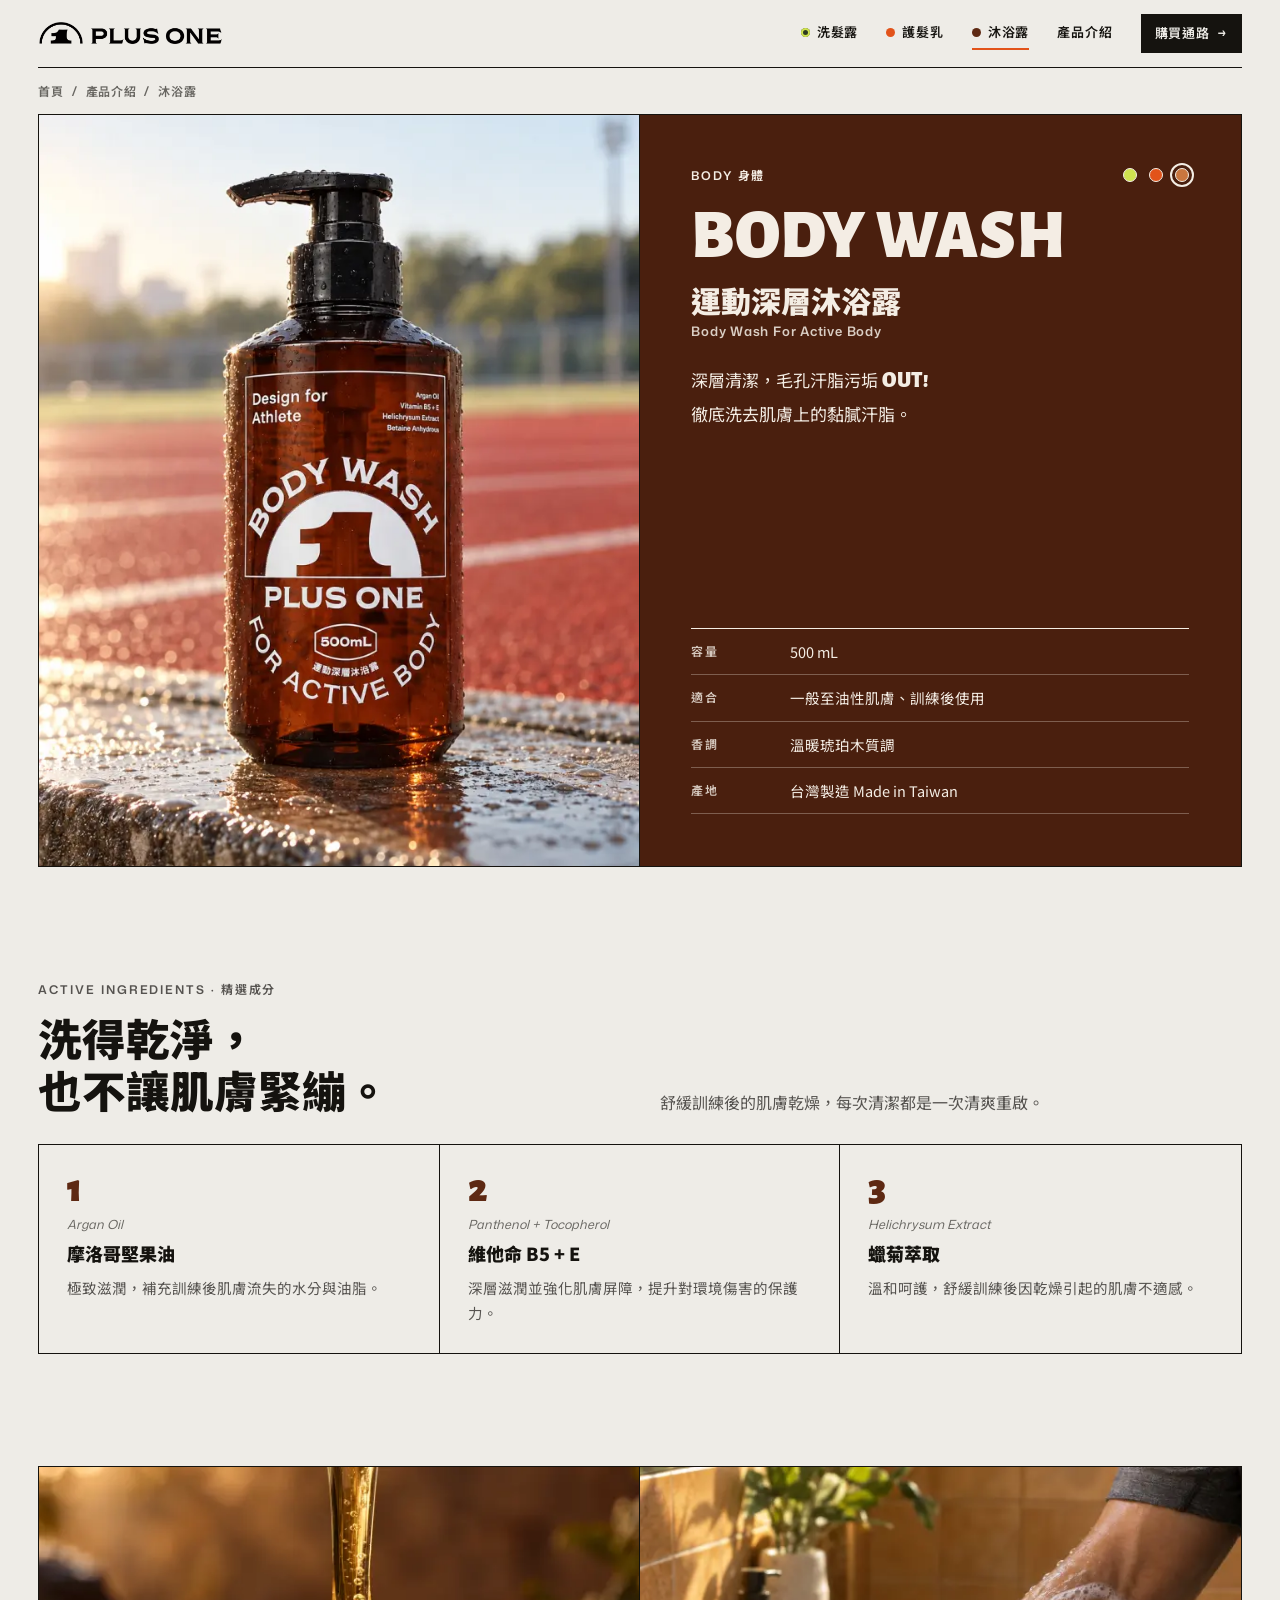
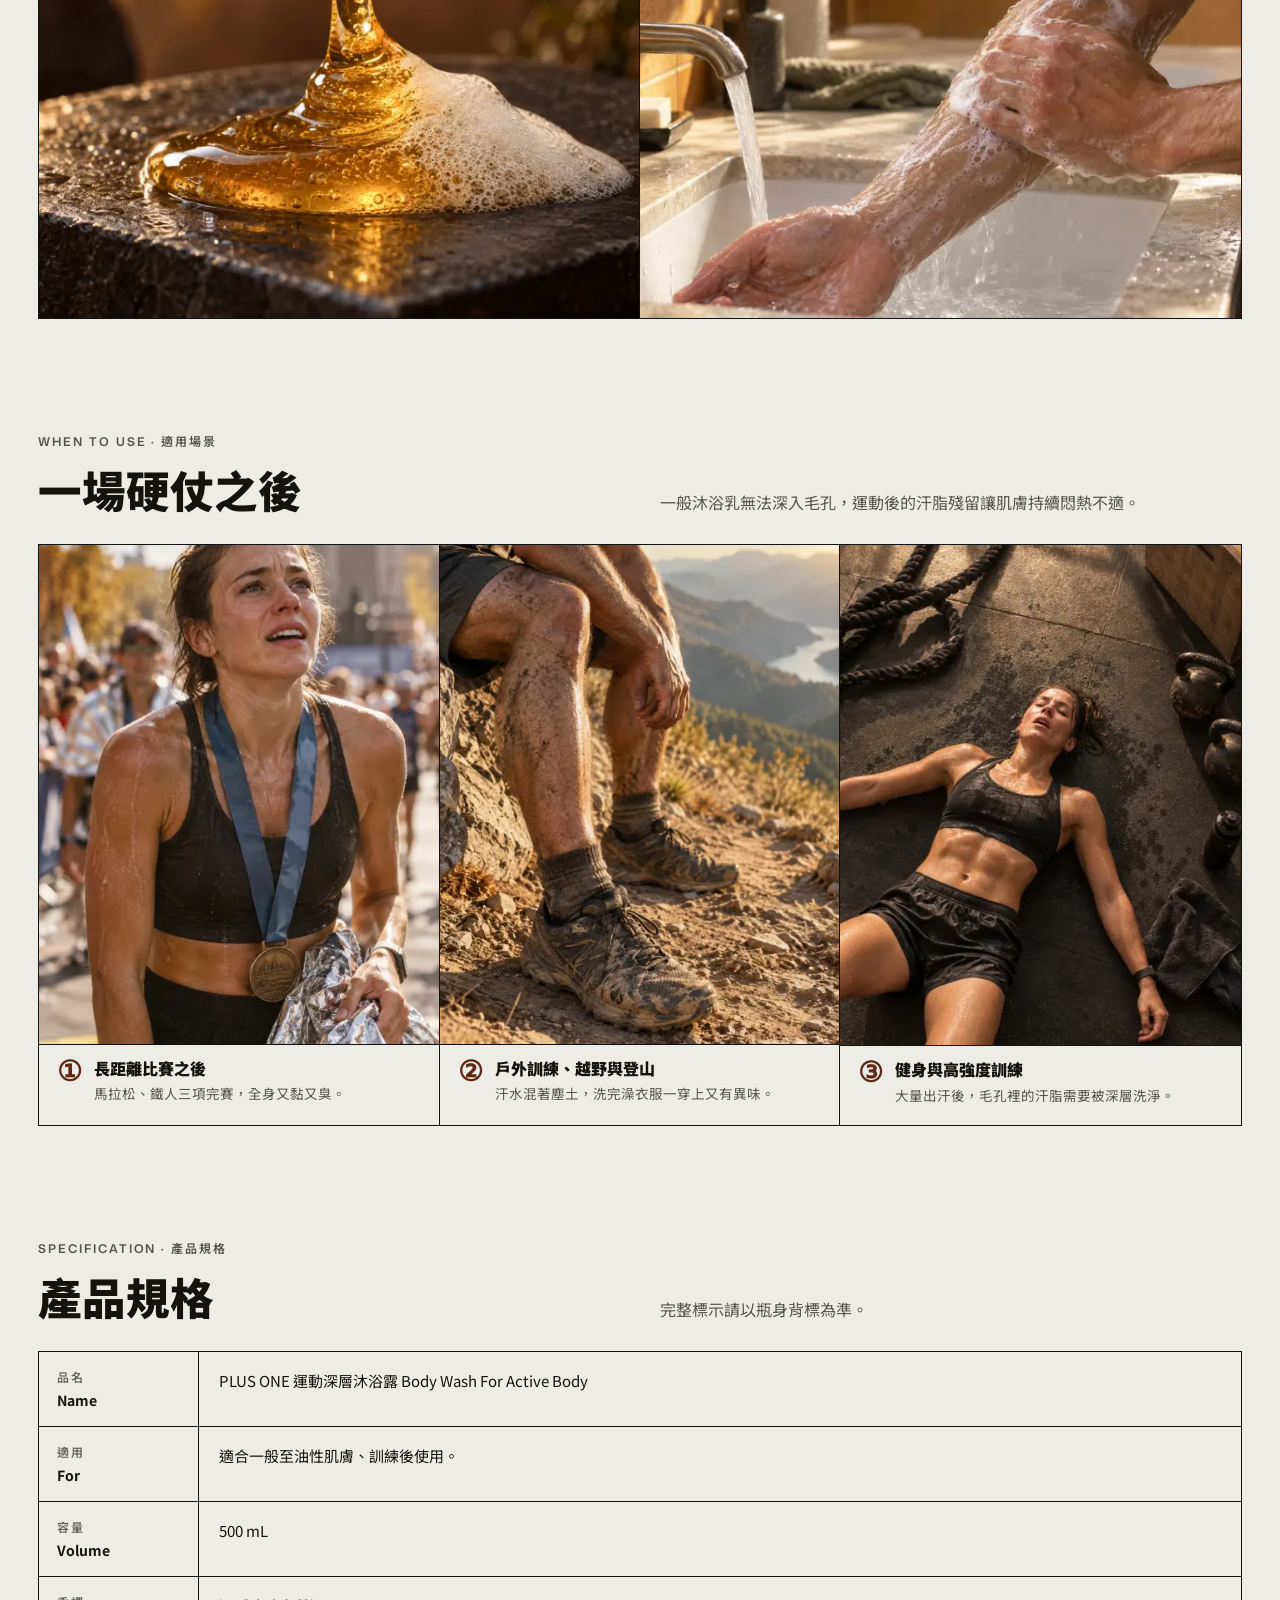
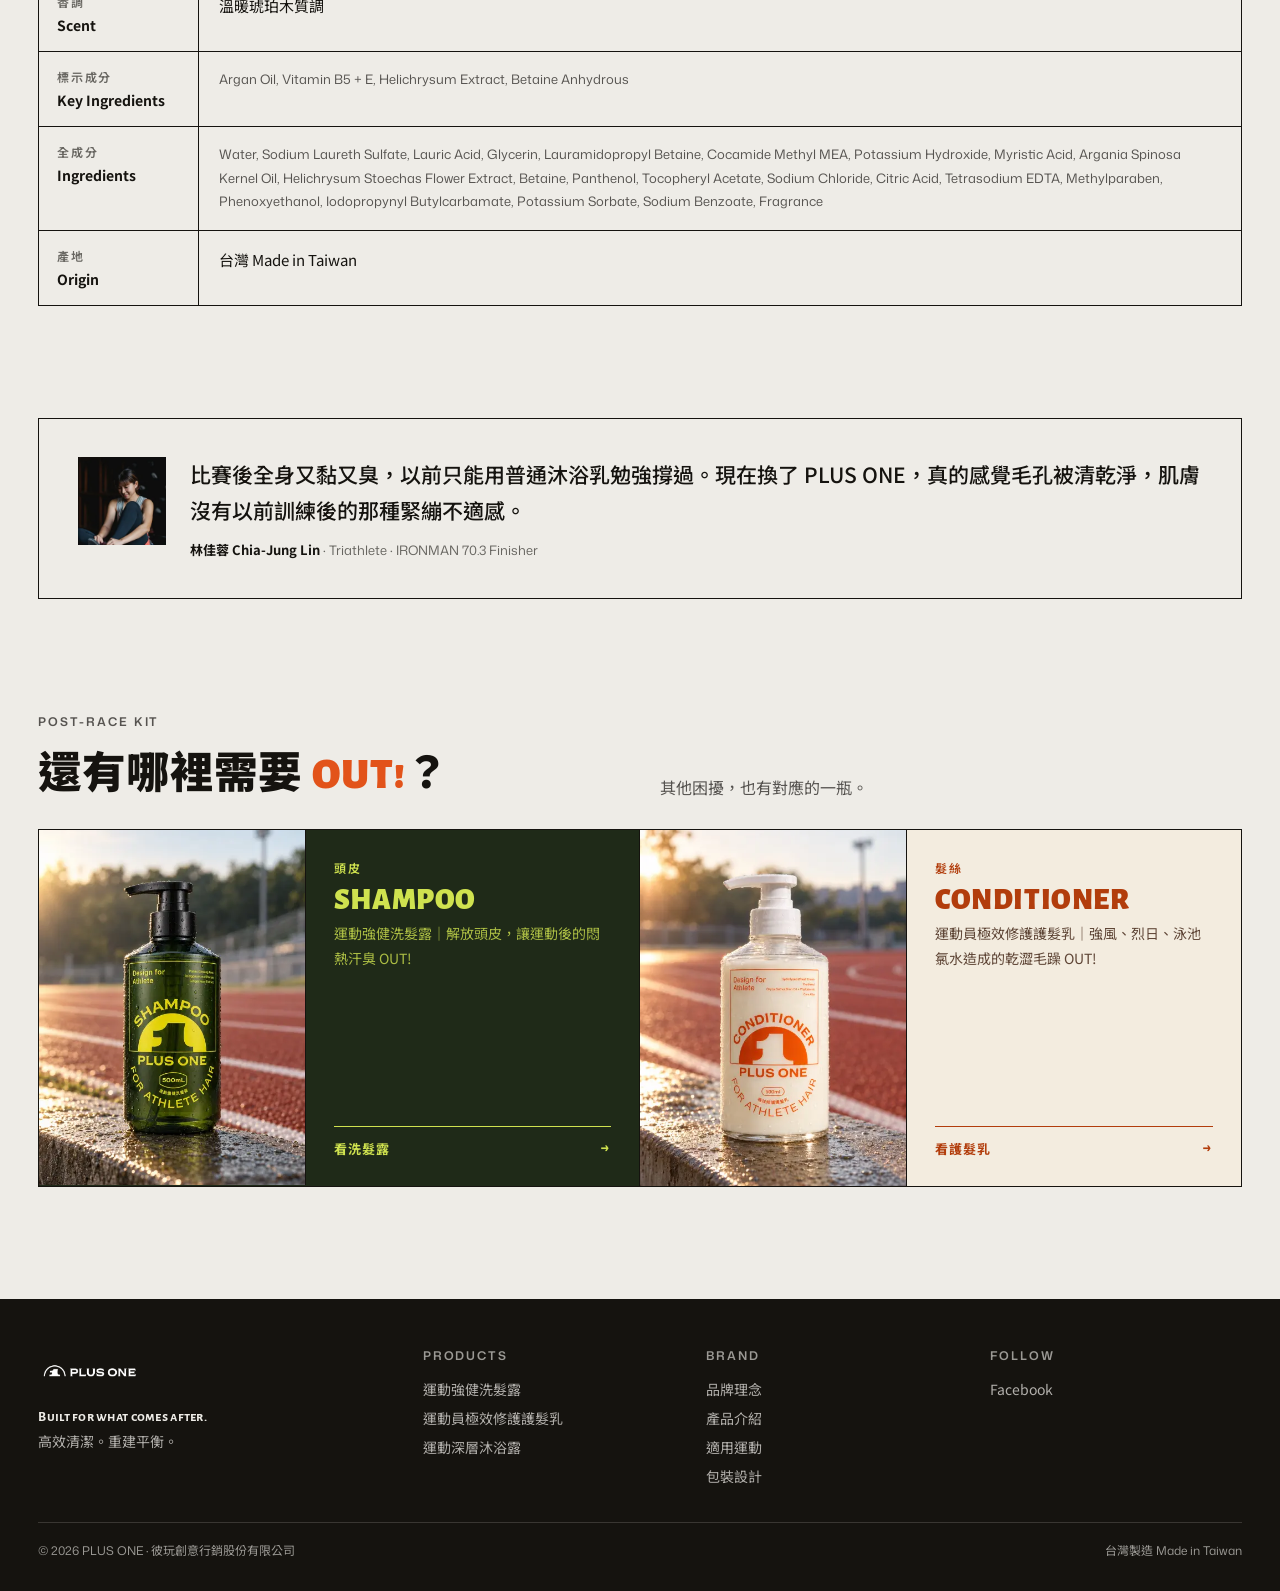
==== body-wash.html @ 9a6467ec "Turn closing block into a where-to-buy section and add nav CTA Co-Authored-By: Claude Opus 5.5 <nore" ====
<!doctype html>
<html lang="zh-Hant-TW">
<head>
<meta charset="utf-8">
<meta name="robots" content="noindex, nofollow">
<meta name="viewport" content="width=device-width, initial-scale=1">
<title>運動深層沐浴露 | PLUS ONE</title>
<meta name="description" content="PLUS ONE 運動深層沐浴露，徹底洗去肌膚上的黏膩汗脂。摩洛哥堅果油、維他命 B5 + E 與蠟菊萃取，深層清潔，毛孔汗脂污垢 OUT!。溫暖琥珀木質調，500 mL，台灣製造。">
<link rel="canonical" href="https://plusoneforathlete.com/body-wash.html">
<meta property="og:type" content="product">
<meta property="og:site_name" content="PLUS ONE">
<meta property="og:locale" content="zh_TW">
<meta property="og:url" content="https://plusoneforathlete.com/body-wash.html">
<meta property="og:title" content="運動深層沐浴露 | PLUS ONE">
<meta property="og:description" content="深層清潔，毛孔汗脂污垢 OUT! 適合一般至油性肌膚、訓練後使用。">
<meta property="og:image" content="https://plusoneforathlete.com/assets/photos/share-PK-BW.jpg">
<meta name="twitter:card" content="summary_large_image">
<link rel="icon" type="image/png" sizes="32x32" href="assets/Favicon/favicon-32x32.png">
<link rel="apple-touch-icon" sizes="180x180" href="assets/Favicon/favicon-180x180.png">
<link rel="stylesheet" href="css/site.css?v=20261015a">
<script type="application/ld+json">
{
  "@context":"https://schema.org",
  "@type":"Product",
  "name":"PLUS ONE 運動深層沐浴露",
  "alternateName":"Body Wash For Active Body",
  "brand":{"@type":"Brand","name":"PLUS ONE"},
  "description":"徹底洗去肌膚上的黏膩汗脂。適合一般至油性肌膚、訓練後使用。",
  "size":"500 mL",
  "countryOfOrigin":"TW",
  "url":"https://plusoneforathlete.com/body-wash.html",
  "offers":{"@type":"Offer","url":"https://www.runbase.tw/products/plusone-bodywash","price":"480","priceCurrency":"TWD"}
}
</script>
</head>
<body class="t-bw">
<a class="skip" href="#main">跳到主要內容</a>

<header class="nav">
  <div class="nav-in">
    <a class="logo" href="index.html" aria-label="PLUS ONE 首頁"><img src="assets/Logo_H_trim.png" alt="PLUS ONE" width="184" height="24"></a>
    <button class="menu-btn" type="button" aria-expanded="false" aria-controls="menu" aria-label="開啟選單"><span></span><span></span><span></span></button>
    <nav id="menu" class="menu" aria-label="主選單">
      <a href="shampoo.html"><i class="dot sh"></i>洗髮露</a>
      <a href="conditioner.html"><i class="dot co"></i>護髮乳</a>
      <a href="body-wash.html" aria-current="page"><i class="dot bw"></i>沐浴露</a>
      <a href="index.html#system">產品介紹</a>
      <a class="nav-cta" href="index.html#buy">購買通路 <span class="arr">→</span></a>
    </nav>
  </div>
</header>

<main id="main" class="wrap">
  <p class="crumb"><a href="index.html">首頁</a><span>/</span><a href="index.html#system">產品介紹</a><span>/</span><span>沐浴露</span></p>

  <section class="p-hero" aria-labelledby="p-title">
    <div class="ph has-img on-bw" data-shot="PK-BW"><img src="assets/photos/PK-BW.webp" srcset="assets/photos/PK-BW-w480.webp 480w, assets/photos/PK-BW-w720.webp 720w, assets/photos/PK-BW.webp 1024w" sizes="(max-width:860px) 55vw, 48vw" alt="沐浴露主圖" width="1024" height="1536" fetchpriority="high" decoding="async"></div>
    <div class="tx">
      <div class="stepline"><span>Body 身體</span>
        <span class="nums"><a class="d-sh" href="shampoo.html" aria-label="洗髮露"></a><a class="d-co" href="conditioner.html" aria-label="護髮乳"></a><span class="d-bw" aria-current="page" aria-label="目前這一瓶：沐浴露"></span></span></div>
      <div>
        <p class="en-name">BODY WASH</p>
        <h1 id="p-title" style="margin-top:14px">運動深層沐浴露</h1>
        <p class="sub">Body Wash For Active Body</p>
      </div>
      <p class="claim">深層清潔，毛孔汗脂污垢 <span class="out">OUT!</span><br>徹底洗去肌膚上的黏膩汗脂。</p>
      <dl class="facts">
        <div><dt>容量</dt><dd>500 mL</dd></div>
        <div><dt>適合</dt><dd>一般至油性肌膚、訓練後使用</dd></div>
        <div><dt>香調</dt><dd>溫暖琥珀木質調</dd></div>
        <div><dt>產地</dt><dd>台灣製造 Made in Taiwan</dd></div>
      </dl>
    </div>
  </section>

  <section class="sec" aria-labelledby="ing-title">
    <div class="sec-head">
      <div><p class="k">Active Ingredients · 精選成分</p><h2 id="ing-title">洗得乾淨，<br>也不讓肌膚緊繃。</h2></div>
      <p>舒緩訓練後的肌膚乾燥，每次清潔都是一次清爽重啟。</p>
    </div>
    <ol class="ingr" style="--n:3">
      <li><span class="no">1</span><i>Argan Oil</i><h3>摩洛哥堅果油</h3><p>極致滋潤，補充訓練後肌膚流失的水分與油脂。</p></li>
      <li><span class="no">2</span><i>Panthenol + Tocopherol</i><h3>維他命 B5 + E</h3><p>深層滋潤並強化肌膚屏障，提升對環境傷害的保護力。</p></li>
      <li><span class="no">3</span><i>Helichrysum Extract</i><h3>蠟菊萃取</h3><p>溫和呵護，舒緩訓練後因乾燥引起的肌膚不適感。</p></li>
    </ol>
  </section>

  <section class="sec" aria-label="質地與使用">
    <div class="duo on-bw">
      <div class="ph has-img" data-shot="BW-T"><img src="assets/photos/BW-T.webp" srcset="assets/photos/BW-T-w480.webp 480w, assets/photos/BW-T-w720.webp 720w, assets/photos/BW-T-w1000.webp 1000w, assets/photos/BW-T.webp 1400w" sizes="(max-width:860px) 55vw, 48vw" alt="琥珀色液體與泡沫特寫" width="1400" height="934" loading="lazy" decoding="async"></div>
      <div class="ph has-img" data-shot="BW-U"><img src="assets/photos/BW-U.webp" srcset="assets/photos/BW-U-w480.webp 480w, assets/photos/BW-U-w720.webp 720w, assets/photos/BW-U-w1000.webp 1000w, assets/photos/BW-U.webp 1400w" sizes="(max-width:860px) 55vw, 48vw" alt="淋浴中沖洗肩背" width="1400" height="934" loading="lazy" decoding="async"></div>
    </div>
  </section>

  <section class="sec" aria-labelledby="scene-title">
    <div class="sec-head">
      <div><p class="k">When to Use · 適用場景</p><h2 id="scene-title">一場硬仗之後</h2></div>
      <p>一般沐浴乳無法深入毛孔，運動後的汗脂殘留讓肌膚持續悶熱不適。</p>
    </div>
    <ul class="scenes">
      <li><div class="ph has-img" data-shot="BW-S1"><img src="assets/photos/BW-S1.webp" srcset="assets/photos/BW-S1-w480.webp 480w, assets/photos/BW-S1-w720.webp 720w, assets/photos/BW-S1.webp 1024w" sizes="(max-width:860px) 55vw, 32vw" alt="完賽後滿身汗水與鹽漬" width="1024" height="1536" loading="lazy" decoding="async"></div><div class="tx"><span>①</span><h3>長距離比賽之後</h3><p>馬拉松、鐵人三項完賽，全身又黏又臭。</p></div></li>
      <li><div class="ph has-img" data-shot="BW-S2"><img src="assets/photos/BW-S2.webp" srcset="assets/photos/BW-S2-w480.webp 480w, assets/photos/BW-S2-w720.webp 720w, assets/photos/BW-S2.webp 1024w" sizes="(max-width:860px) 55vw, 32vw" alt="戶外訓練後的塵土與汗水" width="1024" height="1536" loading="lazy" decoding="async"></div><div class="tx"><span>②</span><h3>戶外訓練、越野與登山</h3><p>汗水混著塵土，洗完澡衣服一穿上又有異味。</p></div></li>
      <li><div class="ph has-img" data-shot="BW-S3"><img src="assets/photos/BW-S3.webp" srcset="assets/photos/BW-S3-w480.webp 480w, assets/photos/BW-S3-w720.webp 720w, assets/photos/BW-S3.webp 1024w" sizes="(max-width:860px) 55vw, 32vw" alt="健身房高強度訓練後" width="1024" height="1536" loading="lazy" decoding="async"></div><div class="tx"><span>③</span><h3>健身與高強度訓練</h3><p>大量出汗後，毛孔裡的汗脂需要被深層洗淨。</p></div></li>
    </ul>
  </section>

  <section class="sec" aria-labelledby="spec-title">
    <div class="sec-head">
      <div><p class="k">Specification · 產品規格</p><h2 id="spec-title">產品規格</h2></div>
      <p>完整標示請以瓶身背標為準。</p>
    </div>
    <dl class="rows">
      <div><dt>品名<b>Name</b></dt><dd>PLUS ONE 運動深層沐浴露 Body Wash For Active Body</dd></div>
      <div><dt>適用<b>For</b></dt><dd>適合一般至油性肌膚、訓練後使用。</dd></div>
      <div><dt>容量<b>Volume</b></dt><dd>500 mL</dd></div>
      <div><dt>香調<b>Scent</b></dt><dd>溫暖琥珀木質調</dd></div>
      <div><dt>標示成分<b>Key Ingredients</b></dt><dd class="inci">Argan Oil, Vitamin B5 + E, Helichrysum Extract, Betaine Anhydrous</dd></div>
      <div><dt>全成分<b>Ingredients</b></dt><dd class="inci">Water, Sodium Laureth Sulfate, Lauric Acid, Glycerin, Lauramidopropyl Betaine, Cocamide Methyl MEA, Potassium Hydroxide, Myristic Acid, Argania Spinosa Kernel Oil, Helichrysum Stoechas Flower Extract, Betaine, Panthenol, Tocopheryl Acetate, Sodium Chloride, Citric Acid, Tetrasodium EDTA, Methylparaben, Phenoxyethanol, Iodopropynyl Butylcarbamate, Potassium Sorbate, Sodium Benzoate, Fragrance</dd></div>
      <div><dt>產地<b>Origin</b></dt><dd>台灣 Made in Taiwan</dd></div>
    </dl>
  </section>

  <section class="sec" aria-label="選手評價">
    <figure class="quote">
      <div class="ph has-img" data-shot="RV-02"><img src="assets/photos/RV-02.webp" alt="林佳蓉" width="240" height="240" loading="lazy" decoding="async"></div>
      <div>
        <blockquote>比賽後全身又黏又臭，以前只能用普通沐浴乳勉強撐過。現在換了 PLUS ONE，真的感覺毛孔被清乾淨，肌膚沒有以前訓練後的那種緊繃不適感。</blockquote>
        <cite><b>林佳蓉 Chia-Jung Lin</b> · Triathlete · IRONMAN 70.3 Finisher</cite>
      </div>
    </figure>
  </section>

  <section class="sec" aria-labelledby="pair-title">
    <div class="sec-head">
      <div><p class="k">Post-Race Kit</p><h2 id="pair-title">還有哪裡需要 <span class="out" style="color:var(--co-fg)">OUT!</span>？</h2></div>
      <p>其他困擾，也有對應的一瓶。</p>
    </div>
    <div class="pair">
      <a class="o-sh" href="shampoo.html"><div class="ph has-img on-sh" data-shot="PK-SH"><img src="assets/photos/PK-SH.webp" srcset="assets/photos/PK-SH-w480.webp 480w, assets/photos/PK-SH-w720.webp 720w, assets/photos/PK-SH.webp 1024w" sizes="(max-width:860px) 45vw, 22vw" alt="" width="1024" height="1536" loading="lazy" decoding="async"></div><div class="tx"><span class="k" style="color:inherit">頭皮</span><span class="en">SHAMPOO</span><p>運動強健洗髮露｜解放頭皮，讓運動後的悶熱汗臭 OUT!</p><span class="go">看洗髮露 <span class="arr">→</span></span></div></a>
      <a class="o-co" href="conditioner.html"><div class="ph has-img on-co" data-shot="PK-CO"><img src="assets/photos/PK-CO.webp" srcset="assets/photos/PK-CO-w480.webp 480w, assets/photos/PK-CO-w720.webp 720w, assets/photos/PK-CO.webp 1024w" sizes="(max-width:860px) 45vw, 22vw" alt="" width="1024" height="1536" loading="lazy" decoding="async"></div><div class="tx"><span class="k" style="color:inherit">髮絲</span><span class="en">CONDITIONER</span><p>運動員極效修護護髮乳｜強風、烈日、泳池氯水造成的乾澀毛躁 OUT!</p><span class="go">看護髮乳 <span class="arr">→</span></span></div></a>
    </div>
  </section>
</main>

<footer class="foot">
  <div class="foot-in">
    <div>
      <img src="assets/Logo_H_white.png" alt="PLUS ONE" width="103" height="44">
      <p class="slogan"><b>Built for what comes after.</b>高效清潔。重建平衡。</p>
    </div>
    <div><h4>Products</h4><ul><li><a href="shampoo.html">運動強健洗髮露</a></li><li><a href="conditioner.html">運動員極效修護護髮乳</a></li><li><a href="body-wash.html">運動深層沐浴露</a></li></ul></div>
    <div><h4>Brand</h4><ul><li><a href="index.html#brand">品牌理念</a></li><li><a href="index.html#system">產品介紹</a></li><li><a href="index.html#sports">適用運動</a></li><li><a href="index.html#packaging">包裝設計</a></li></ul></div>
    <div><h4>Follow</h4><ul><li><a href="https://www.facebook.com/plusoneforathlete" target="_blank" rel="noopener">Facebook</a></li></ul></div>
    <div class="legal"><span>© 2026 PLUS ONE · 彼玩創意行銷股份有限公司</span><span>台灣製造 Made in Taiwan</span></div>
  </div>
</footer>
<script src="js/site.js?v=20261009h"></script>
</body>
</html>
---- css/site.css ----
/* PLUS ONE — site v2（A 實驗室線框 × D 三色系統） */

@font-face{font-family:"Alegreya Sans SC";src:url("../fonts/AlegreyaSansSC-Bold.woff2") format("woff2");font-weight:700;font-display:swap}
@font-face{font-family:"Alegreya Sans SC";src:url("../fonts/AlegreyaSansSC-Black.woff2") format("woff2");font-weight:900;font-display:swap}
@font-face{font-family:"Mona Sans";src:url("../fonts/MonaSans-VariableFont.woff2") format("woff2");font-weight:100 900;font-stretch:75% 125%;font-display:swap}
@font-face{font-family:"Noto Sans TC";src:url("../fonts/NotoSansTC-sub.woff2?v=20261015") format("woff2");font-weight:100 900;font-display:swap}

:root{
  --paper:#eeece7; --paper-2:#e4e1da; --ink:#15130f; --ink-2:rgba(21,19,15,.7); --ink-3:rgba(21,19,15,.62);
  --line:#15130f; --hair:rgba(21,19,15,.16);
  --orange:#FF643C;
  --sh-bg:#1f2a18; --sh-bg-2:#2c3a20; --sh-fg:#cfe24f; --sh-soft:#e9f0c4;
  --co-bg:#f3ecdf; --co-bg-2:#ebe1cf; --co-fg:#e2531a; --co-deep:#b23d0c; --co-ink:#3a1c0c;
  --bw-bg:#4a1f0e; --bw-bg-2:#5e2913; --bw-fg:#f4ede4;
  --d:"Alegreya Sans SC",Georgia,serif;
  --b:"Mona Sans","Noto Sans TC","PingFang TC",system-ui,sans-serif;
  --zh:"Noto Sans TC","PingFang TC","Microsoft JhengHei",sans-serif;
  --gut:clamp(16px,3vw,40px);
  --max:1280px;
}

*{box-sizing:border-box}
html{scroll-behavior:smooth;-webkit-text-size-adjust:100%}
body{margin:0;background:var(--paper);color:var(--ink);font-family:var(--zh);font-size:16px;line-height:1.75;padding-inline:var(--gut)}
img{max-width:100%;display:block}
h1,h2,h3,h4,p,figure,blockquote{margin:0}
h1,h2,h3{text-wrap:balance;line-height:1.2}
a{color:inherit}
ul,ol{margin:0;padding:0;list-style:none}
.wrap{max-width:var(--max);margin-inline:auto}
.k{font-family:var(--b);font-size:12px;font-weight:600;letter-spacing:.16em;text-transform:uppercase;color:var(--ink-3)}
.en{font-family:var(--d);font-weight:900;letter-spacing:.02em}
.skip{position:absolute;left:-9999px}
.skip:focus{left:16px;top:16px;z-index:100;background:var(--ink);color:var(--paper);padding:8px 14px}
:focus-visible{outline:2px solid var(--co-fg);outline-offset:3px}

/* ---------- 照片佔位 ---------- */
.ph{position:relative;aspect-ratio:var(--r,4/5);max-width:100%;overflow:hidden;
  background:repeating-linear-gradient(135deg,transparent 0 11px,rgba(21,19,15,.05) 11px 12px),var(--ph-bg,var(--paper-2));
  color:var(--ph-fg,var(--ink-2));display:flex;flex-direction:column;justify-content:flex-end;gap:2px;padding:14px 16px}
.ph::before{content:attr(data-shot);position:absolute;top:12px;left:14px;font-family:var(--b);font-weight:700;font-size:12px;letter-spacing:.12em;
  border:1px solid currentColor;padding:1px 7px}
.ph b{font-family:var(--zh);font-weight:700;font-size:13.5px;line-height:1.4}
.ph small{font-family:var(--b);font-size:12px;letter-spacing:.08em;opacity:.9}
.ph img{position:absolute;inset:0;width:100%;height:100%;object-fit:cover}
.on-sh .ph,.ph.on-sh{--ph-bg:var(--sh-bg-2);--ph-fg:var(--sh-soft)}
.on-co .ph,.ph.on-co{--ph-bg:var(--co-bg-2);--ph-fg:var(--co-ink)}
.on-bw .ph,.ph.on-bw{--ph-bg:var(--bw-bg-2);--ph-fg:var(--bw-fg)}
.ph.dark{--ph-bg:#24211c;--ph-fg:#e9e4da}

/* ---------- 導覽 ---------- */
.nav{position:sticky;top:0;z-index:50;background:var(--paper);margin-inline:calc(var(--gut) * -1);padding-inline:var(--gut)}
.nav-in{max-width:var(--max);margin-inline:auto;display:flex;justify-content:space-between;align-items:center;gap:16px;padding-block:14px;border-bottom:1px solid var(--line)}
.logo img{height:24px;width:auto;display:block}
@media (max-width:640px){.logo img{height:20px}}
.menu{display:flex;align-items:center;gap:clamp(14px,2.2vw,30px);font-family:var(--b);font-size:13px;font-weight:600;letter-spacing:.06em}
.menu a{text-decoration:none;display:inline-flex;align-items:center;gap:7px;padding-block:4px;border-bottom:2px solid transparent}
.menu a:hover{border-bottom-color:var(--ink)}
.menu a[aria-current="page"]{border-bottom-color:var(--co-fg)}
.menu .nav-cta{background:var(--ink);color:var(--paper);padding:8px 14px;border:0}
.menu .nav-cta:hover{background:var(--co-fg)}
.dot{width:9px;height:9px;border-radius:50%;flex:none;display:inline-block}
.dot.sh{background:var(--sh-bg-2);box-shadow:inset 0 0 0 2px var(--sh-fg)}
.dot.co{background:var(--co-fg)}
.dot.bw{background:var(--bw-bg-2)}
.menu-btn{display:none;background:none;border:0;width:44px;height:44px;padding:0;margin-right:-8px;color:var(--ink);cursor:pointer;position:relative}
.menu-btn span{position:absolute;left:10px;right:10px;height:2px;background:currentColor;transition:transform .25s ease,opacity .2s ease,top .25s ease}
.menu-btn span:nth-child(1){top:14px}
.menu-btn span:nth-child(2){top:21px}
.menu-btn span:nth-child(3){top:28px}
.menu-btn[aria-expanded="true"] span:nth-child(1){top:21px;transform:rotate(45deg)}
.menu-btn[aria-expanded="true"] span:nth-child(2){opacity:0}
.menu-btn[aria-expanded="true"] span:nth-child(3){top:21px;transform:rotate(-45deg)}
.menu-btn:focus-visible{outline:2px solid var(--co-fg);outline-offset:2px}

/* ---------- 共用區塊 ---------- */
.sec{padding-block:clamp(64px,9vw,112px) 0}
.sec-head{display:grid;grid-template-columns:minmax(0,1fr) minmax(0,1fr);gap:24px 40px;align-items:end;margin-bottom:28px}
.sec-head h2{font-weight:900;font-size:clamp(28px,3.4vw,44px);margin-top:12px}
.sec-head p{color:var(--ink-2);max-width:32em}
.sec-head p b{color:var(--ink)}
.frame{border:1px solid var(--line)}
.btn{display:inline-flex;align-items:center;gap:10px;background:var(--ink);color:var(--paper);text-decoration:none;font:700 14px var(--b);letter-spacing:.06em;padding:13px 20px;border:1px solid var(--ink)}
.btn:hover{background:var(--co-fg);border-color:var(--co-fg)}
.btn.ghost{background:transparent;color:var(--ink)}
.btn.ghost:hover{background:var(--ink);color:var(--paper)}
.arr{display:inline-block;transition:transform .2s}
a:hover .arr{transform:translateX(4px)}
.out{font-family:var(--d);font-weight:900;letter-spacing:.02em}
.todo{display:inline-block;font:600 12px var(--b);letter-spacing:.06em;border:1px dashed currentColor;padding:1px 8px;color:var(--co-deep)}

/* ---------- 首頁：首屏 ---------- */
.new{position:absolute;z-index:2;top:12px;right:12px;background:var(--co-deep);color:#fff;font:800 12px var(--b);letter-spacing:.14em;padding:4px 8px}
.strip{display:grid;grid-template-columns:repeat(4,1fr);border:1px solid var(--line);border-top:0;font-family:var(--b);font-size:12.5px}
.strip li{padding:12px 16px;border-right:1px solid var(--line);display:flex;justify-content:space-between;gap:8px}
.strip li:last-child{border-right:0}
.strip b{font-weight:700}
.strip span{color:var(--ink-3);font-variant-numeric:tabular-nums}

/* ---------- 首頁：困擾 ---------- */
.problems{display:grid;grid-template-columns:repeat(4,minmax(0,1fr));border:1px solid var(--line)}
.problems li{border-right:1px solid var(--line);display:flex;flex-direction:column}
.problems li:last-child{border-right:0}
.problems .ph{--r:4/5}
.problems .tx{padding:16px 18px 20px;border-top:1px solid var(--line);display:grid;gap:6px}
.problems h3{font-size:17px;font-weight:900}
.problems p{font-size:14px;color:var(--ink-2);line-height:1.65}
.fix{font:600 12px var(--b);letter-spacing:.08em;display:flex;align-items:center;gap:6px;color:var(--ink-3);margin-top:4px}

/* ---------- 首頁：OUT! ---------- */
.outsec{display:grid;grid-template-columns:minmax(0,.9fr) minmax(0,1.3fr);border:1px solid var(--line)}
.outsec-l{padding:clamp(24px,4vw,48px);border-right:1px solid var(--line);display:flex;flex-direction:column;justify-content:space-between;gap:28px}
.outsec-l .big{font-family:var(--d);font-weight:900;font-size:clamp(88px,13vw,180px);line-height:.8;color:var(--co-fg);letter-spacing:-.01em}
.outsec-l p{color:var(--ink-2);max-width:26em}
.outlist li{display:grid;grid-template-columns:minmax(0,1fr) auto;gap:6px 20px;align-items:center;padding:20px clamp(18px,3vw,32px);border-bottom:1px solid var(--line)}
.outlist li:last-child{border-bottom:0}
.outlist h3{font-size:clamp(18px,1.9vw,22px);font-weight:900}
.outlist h3 .out{color:var(--co-fg);margin-left:.3em}
.outlist p{grid-column:1/-1;font-size:14px;color:var(--ink-2);max-width:40em}
.by{display:flex;gap:6px;align-items:center;font:600 12px var(--b);letter-spacing:.08em;color:var(--ink-3);white-space:nowrap}

/* ---------- 三瓶系統（D） ---------- */
.panels{display:grid;grid-template-columns:repeat(3,minmax(0,1fr));border:1px solid var(--line)}
.panel{padding:clamp(20px,2.6vw,32px);display:flex;flex-direction:column;gap:22px;min-width:0}
.panel .shot{display:block;margin:calc(-1*clamp(20px,2.6vw,32px)) calc(-1*clamp(20px,2.6vw,32px)) 0;border-bottom:1px solid var(--line)}
.panel .shot .ph{--r:4/5}
.panel .top{display:flex;justify-content:space-between;align-items:start;gap:12px}
.panel .step{font-weight:900;font-size:clamp(30px,3.3vw,46px);line-height:1.1;white-space:nowrap}
.panel .when{font:600 12px/1.6 var(--b);letter-spacing:.14em;text-transform:uppercase;text-align:right}
.panel h3{font-family:var(--d);font-weight:900;font-size:clamp(26px,2.6vw,34px);letter-spacing:.02em;line-height:1}
.panel .zh{font-size:15px;font-weight:700;margin-top:6px}
.panel .claim{font-size:14.5px;line-height:1.65}
.panel .claim .out{font-size:1.3em}
.ing{border-top:1px solid currentColor}
.ing li{display:grid;grid-template-columns:1fr auto;gap:8px;padding-block:8px;border-bottom:1px solid color-mix(in srgb,currentColor 35%,transparent);font-size:13.5px}
.ing li span{font:12px var(--b);opacity:.75;text-align:right}
.panel .more{margin-top:auto;display:flex;justify-content:space-between;align-items:center;font:700 13px var(--b);letter-spacing:.08em;text-decoration:none;padding-top:14px;border-top:1px solid currentColor}
.p-sh{background:var(--sh-bg);color:var(--sh-fg)}
.p-sh .zh,.p-sh .claim{color:var(--sh-soft)}
.p-co{background:var(--co-bg);color:var(--co-ink)}
.p-co .step,.p-co h3,.p-co .out{color:var(--co-fg)}
.p-bw{background:var(--bw-bg);color:var(--bw-fg)}
.tip{display:grid;grid-template-columns:auto 1fr;gap:16px;align-items:center;border:1px solid var(--line);border-top:0;padding:16px 20px;font-size:14.5px}
.tip .clock{font:700 26px var(--b);font-stretch:80%;font-variant-numeric:tabular-nums;color:var(--co-fg);letter-spacing:.02em;white-space:nowrap}

/* ---------- 品牌宣言 ---------- */
.manifesto{display:grid;grid-template-columns:minmax(0,1.3fr) minmax(0,1fr);border:1px solid var(--line)}
.manifesto .ph{--r:auto;min-height:420px;border-right:1px solid var(--line)}
.manifesto .tx{padding:clamp(24px,4vw,48px);display:flex;flex-direction:column;justify-content:center;gap:18px;background:var(--ink);color:var(--paper)}
.manifesto .k{color:rgba(238,236,231,.55)}
.manifesto blockquote{font-weight:900;font-size:clamp(26px,3vw,40px);line-height:1.3}
.manifesto blockquote em{font-style:normal;color:var(--orange)}
.manifesto p{color:rgba(238,236,231,.72);max-width:26em}

/* ---------- 適用運動 ---------- */
.sports{display:grid;grid-template-columns:repeat(4,minmax(0,1fr));border:1px solid var(--line)}
.sports figure{border-right:1px solid var(--line)}
.sports figure:last-child{border-right:0}
.sports figcaption{padding:12px 14px;border-top:1px solid var(--line);display:flex;justify-content:space-between;gap:8px;font-size:14px;font-weight:700}
.sports figcaption span{font:600 12px var(--b);letter-spacing:.1em;color:var(--ink-3);text-transform:uppercase;padding-top:3px}
.taglist{display:flex;flex-wrap:wrap;gap:8px;margin-top:20px}
.taglist li{border:1px solid var(--line);padding:4px 12px;font-size:13.5px}

/* ---------- 包裝細節 ---------- */
.pack{display:grid;grid-template-columns:minmax(0,1fr) minmax(0,1fr) minmax(0,1.1fr);border:1px solid var(--line)}
.pack .ph{--r:1/1;border-right:1px solid var(--line)}
.pack ol{display:grid;align-content:stretch}
.pack li{display:grid;grid-template-columns:2.6em 1fr;gap:4px 12px;padding:16px 20px;border-bottom:1px solid var(--line)}
.pack li:last-child{border-bottom:0}
.pack li span{grid-row:span 2;font:700 13px var(--b);color:var(--ink-3);font-variant-numeric:tabular-nums;padding-top:2px}
.pack li b{font-size:16px}
.pack li p{font-size:14px;color:var(--ink-2)}

/* ---------- 評價 ---------- */
.reviews{display:grid;grid-template-columns:repeat(3,minmax(0,1fr));border:1px solid var(--line)}
.review{padding:clamp(20px,2.6vw,32px);border-right:1px solid var(--line);display:flex;flex-direction:column;gap:22px}
.review:last-child{border-right:0}
.review blockquote{font-size:15.5px;line-height:1.8}
.review blockquote::before{content:"“";display:block;font-family:var(--d);font-weight:900;font-size:56px;line-height:.6;color:var(--co-fg);margin-bottom:10px}
.who{margin-top:auto;display:grid;grid-template-columns:56px 1fr;gap:12px;align-items:center;padding-top:16px;border-top:1px solid var(--hair)}
.who .ph{--r:1/1;padding:0;justify-content:center;align-items:center}
.who .ph::before{position:static;font-size:10px;padding:0 4px}
.who b{display:block;font-size:14.5px}
.who small{font:12px var(--b);color:var(--ink-3)}
.used{display:flex;gap:6px;align-items:center;font:600 12px var(--b);letter-spacing:.08em;color:var(--ink-3)}

/* ---------- 收尾 ---------- */
.closing{display:grid;grid-template-columns:minmax(0,1fr) minmax(0,1.2fr);border:1px solid var(--line)}
.closing .tx{padding:clamp(24px,4vw,48px);display:flex;flex-direction:column;justify-content:center;gap:18px;border-right:1px solid var(--line)}
.closing h2{font-weight:900;font-size:clamp(28px,3.4vw,44px)}
.closing p{color:var(--ink-2)}
.shops{display:grid;grid-template-columns:repeat(2,minmax(0,1fr));border-top:1px solid var(--line);border-left:1px solid var(--line);margin-top:6px}
.shop{display:flex;flex-direction:column;justify-content:space-between;gap:18px;min-height:104px;padding:16px 18px;border-right:1px solid var(--line);border-bottom:1px solid var(--line);text-decoration:none}
.shop b{font-family:var(--b);font-weight:800;font-size:clamp(20px,2vw,26px);letter-spacing:-.01em;line-height:1.1}
.shop .st{font:600 12px var(--b);letter-spacing:.08em;color:var(--ink-3)}
.shop[href]:hover{background:var(--ink);color:var(--paper)}
.shop[href]:hover .st{color:inherit}
.closing .ph{--r:auto;min-height:380px}

/* ---------- 頁尾 ---------- */
.foot{margin-top:clamp(64px,9vw,112px);margin-inline:calc(var(--gut) * -1);padding:48px var(--gut) 32px;background:var(--ink);color:rgba(238,236,231,.72)}
.foot-in{max-width:var(--max);margin-inline:auto;display:grid;grid-template-columns:minmax(0,1.4fr) repeat(3,minmax(0,1fr));gap:32px}
.foot img{height:44px;width:auto}
.foot .slogan{margin-top:14px;font-size:14px}
.foot .slogan b{display:block;color:var(--paper);font-family:var(--d);font-weight:700;letter-spacing:.02em}
.foot h4{font:600 12px var(--b);letter-spacing:.16em;text-transform:uppercase;color:rgba(238,236,231,.62);margin-bottom:10px}
.foot li a{text-decoration:none;font-size:14px;line-height:2}
.foot li a:hover{color:var(--paper)}
.foot .legal{grid-column:1/-1;border-top:1px solid rgba(238,236,231,.16);padding-top:18px;font:12px var(--b);display:flex;justify-content:space-between;gap:12px;flex-wrap:wrap;color:rgba(238,236,231,.62)}

/* ---------- 產品頁 ---------- */
.crumb{font:600 12px var(--b);letter-spacing:.06em;color:var(--ink-3);padding-block:14px;display:flex;gap:8px;flex-wrap:wrap}
.crumb a{text-decoration:none}
.crumb a:hover{color:var(--ink)}
.p-hero{display:grid;grid-template-columns:minmax(0,1fr) minmax(0,1fr);border:1px solid var(--line)}
.p-hero .ph{--r:4/5;border-right:1px solid var(--line)}
.p-hero .tx{padding:clamp(24px,4vw,56px);display:flex;flex-direction:column;gap:22px}
.p-hero .stepline{display:flex;justify-content:space-between;align-items:center;gap:12px;font:600 12px var(--b);letter-spacing:.14em;text-transform:uppercase}
.p-hero .stepline .nums{display:flex;gap:12px;align-items:center}
.p-hero .stepline .nums a,.p-hero .stepline .nums span{width:14px;height:14px;border-radius:50%;border:1px solid currentColor;display:block}
.p-hero .stepline .nums .d-sh{background:#cfe24f}
.p-hero .stepline .nums .d-co{background:#e2531a}
.p-hero .stepline .nums .d-bw{background:#c9763f}
.p-hero .stepline .nums [aria-current]{outline:2px solid currentColor;outline-offset:3px}
.p-hero .en-name{font-family:var(--d);font-weight:900;font-size:clamp(40px,5.4vw,76px);line-height:.9;letter-spacing:.01em}
.p-hero h1{font-size:clamp(22px,2.4vw,30px);font-weight:900}
.p-hero .sub{font:600 13px var(--b);letter-spacing:.06em;opacity:.85;margin-top:4px}
.p-hero .claim{font-size:17px;line-height:1.7;max-width:28em}
.p-hero .claim .out{font-size:1.3em}
.facts{margin:0;border-top:1px solid currentColor;margin-top:auto}
.facts > div{display:grid;grid-template-columns:6em 1fr;gap:12px;padding-block:10px;border-bottom:1px solid color-mix(in srgb,currentColor 30%,transparent);font-size:14.5px}
.facts dt{font:600 12px var(--b);letter-spacing:.14em;text-transform:uppercase;opacity:.82;padding-top:3px}
.facts dd{margin:0}
.t-sh .p-hero .tx{background:var(--sh-bg);color:var(--sh-fg);--hero-bg:var(--sh-bg)}
.t-sh .p-hero h1,.t-sh .p-hero .claim,.t-sh .facts dd{color:var(--sh-soft)}
.t-co .p-hero .tx{background:var(--co-bg);color:var(--co-ink);--hero-bg:var(--co-bg)}
.t-co .p-hero .en-name,.t-co .p-hero .out{color:var(--co-fg)}
.t-co .stepline{color:var(--co-deep)}
.t-bw .p-hero .tx{background:var(--bw-bg);color:var(--bw-fg);--hero-bg:var(--bw-bg)}
.t-sh{--acc:var(--sh-bg-2)} .t-co{--acc:var(--co-fg)} .t-bw{--acc:var(--bw-bg-2)}

.rows{margin:0;border:1px solid var(--line)}
.rows > div{display:grid;grid-template-columns:10em 1fr;border-bottom:1px solid var(--line)}
.rows > div:last-child{border-bottom:0}
.rows dt{padding:16px 18px;border-right:1px solid var(--line);font:600 12px var(--b);letter-spacing:.14em;text-transform:uppercase;color:var(--ink-3)}
.rows dt b{display:block;font:700 14px var(--zh);letter-spacing:0;text-transform:none;color:var(--ink);margin-top:4px}
.rows dd{margin:0;padding:16px 20px;font-size:15px}
.rows dd.inci{font:13px/1.8 var(--b);color:var(--ink-2)}

.ingr{display:grid;grid-template-columns:repeat(var(--n,3),minmax(0,1fr));border:1px solid var(--line)}
.ingr li{padding:clamp(18px,2.4vw,28px);border-right:1px solid var(--line);display:flex;flex-direction:column;gap:10px}
.ingr li:last-child{border-right:0}
.ingr .no{font-family:var(--d);font-weight:900;font-size:40px;line-height:.8;color:var(--acc)}
.ingr i{font:italic 12.5px var(--b);color:var(--ink-3)}
.ingr h3{font-size:18px;font-weight:900}
.ingr p{font-size:14.5px;color:var(--ink-2)}

.duo{display:grid;grid-template-columns:minmax(0,1fr) minmax(0,1fr);border:1px solid var(--line)}
.duo .ph{--r:4/3}
.duo > *:first-child{border-right:1px solid var(--line)}

.scenes{display:grid;grid-template-columns:repeat(var(--n,3),minmax(0,1fr));border:1px solid var(--line)}
.scenes li{border-right:1px solid var(--line);display:flex;flex-direction:column}
.scenes li:last-child{border-right:0}
.scenes .ph{--r:4/5}
.scenes .tx{padding:14px 18px 18px;border-top:1px solid var(--line);display:grid;grid-template-columns:auto 1fr;gap:4px 12px}
.scenes .tx span{grid-row:span 2;font-family:var(--d);font-weight:900;font-size:28px;line-height:1;color:var(--acc)}
.scenes h3{font-size:16px;font-weight:900}
.scenes p{font-size:13.5px;color:var(--ink-2)}

.how{display:grid;grid-template-columns:minmax(0,1fr) minmax(0,1.3fr);border:1px solid var(--line)}
.how .l{padding:clamp(22px,3vw,40px);border-right:1px solid var(--line);display:flex;flex-direction:column;gap:14px}
.how .l h2{font-size:clamp(24px,2.6vw,34px);font-weight:900}
.how .l p{color:var(--ink-2)}
.how .order{display:grid;grid-template-columns:repeat(3,minmax(0,1fr))}
.how .order a,.how .order div{padding:clamp(18px,2.4vw,28px);border-right:1px solid var(--line);text-decoration:none;display:flex;flex-direction:column;gap:6px;min-height:200px}
.how .order > *:last-child{border-right:0}
.how .order .n{font-family:var(--d);font-weight:900;font-size:44px;line-height:.85}
.how .order b{font-family:var(--d);font-weight:900;letter-spacing:.02em}
.how .order small{font-size:13px;opacity:.8}
.how .order .here{outline:3px solid var(--acc);outline-offset:-3px}
.o-sh{background:var(--sh-bg);color:var(--sh-fg)} .o-co{background:var(--co-bg);color:var(--co-deep)} .o-bw{background:var(--bw-bg);color:var(--bw-fg)}
.o-co small{color:var(--co-ink)}
.how .order .now{margin-top:auto;font:700 12px var(--b);letter-spacing:.14em;text-transform:uppercase}

.pair{display:grid;grid-template-columns:repeat(2,minmax(0,1fr));border:1px solid var(--line)}
.pair a{display:grid;grid-template-columns:minmax(0,.8fr) minmax(0,1fr);text-decoration:none;border-right:1px solid var(--line)}
.pair a:last-child{border-right:0}
.pair .ph{--r:3/4;border-right:1px solid var(--line)}
.pair .tx{padding:clamp(18px,2.4vw,28px);display:flex;flex-direction:column;gap:6px}
.pair .tx .en{font-size:clamp(22px,2.4vw,30px);line-height:1}
.pair .tx p{font-size:14px;opacity:.8}
.pair .tx .go{margin-top:auto;font:700 13px var(--b);letter-spacing:.08em;display:flex;justify-content:space-between;border-top:1px solid currentColor;padding-top:12px}
.pair a.o-co .tx p{color:var(--co-ink)}

.quote{display:grid;grid-template-columns:auto 1fr;gap:24px;align-items:start;border:1px solid var(--line);padding:clamp(22px,3vw,40px)}
.quote .ph{--r:1/1;width:88px;padding:0;justify-content:center;align-items:center}
.quote .ph::before{position:static;font-size:10px}
.quote blockquote{font-size:clamp(17px,1.8vw,21px);line-height:1.7;font-weight:500}
.quote cite{display:block;margin-top:12px;font:normal 13px var(--b);color:var(--ink-3)}
.quote cite b{color:var(--ink);font-family:var(--zh)}

.notice{border:1px solid var(--line);border-top:0;padding:16px 20px;font-size:13.5px;color:var(--ink-2)}
.notice b{color:var(--ink);margin-right:8px}

/* ---------- 響應式 ---------- */
@media (max-width:1000px){
  .problems,.sports{grid-template-columns:repeat(2,minmax(0,1fr))}
  .problems li:nth-child(2),.sports figure:nth-child(2){border-right:0}
  .problems li:nth-child(-n+2),.sports figure:nth-child(-n+2){border-bottom:1px solid var(--line)}
  .pack{grid-template-columns:repeat(2,minmax(0,1fr))}
  .pack ol{grid-column:1/-1;border-top:1px solid var(--line)}
  .pack .ph:nth-of-type(2){border-right:0}
  .foot-in{grid-template-columns:repeat(2,minmax(0,1fr))}
  .foot-in > :first-child{grid-column:1/-1}
}
@media (max-width:860px){
  .menu-btn{display:block}
  .menu{display:none;position:absolute;left:0;right:0;top:100%;background:var(--paper);flex-direction:column;align-items:stretch;gap:0;padding:0 var(--gut) 12px;border-bottom:1px solid var(--line)}
  .menu.open{display:flex}
  .menu a{padding-block:12px;border-bottom:1px solid var(--hair)}
  .menu .nav-cta{margin-top:12px;padding:13px 16px;justify-content:space-between}
  .nav-in{position:relative}
  .outsec,.manifesto,.closing,.p-hero,.how,.sec-head{grid-template-columns:minmax(0,1fr)}
  .outsec-l,.closing .tx,.p-hero .ph,.how .l{border-right:0;border-bottom:1px solid var(--line)}
  .manifesto .ph{border-right:0}
  .panels,.reviews,.pair,.duo{grid-template-columns:minmax(0,1fr)}
  .review,.pair a,.duo > *:first-child{border-right:0;border-bottom:1px solid var(--line)}
  .review:last-child,.pair a:last-child{border-bottom:0}
  .strip{grid-template-columns:repeat(2,minmax(0,1fr))}
  .strip li:nth-child(2){border-right:0}
  .strip li:nth-child(-n+2){border-bottom:1px solid var(--line)}
  .ingr,.scenes{grid-template-columns:minmax(0,1fr)}
  .ingr li,.scenes li{border-right:0;border-bottom:1px solid var(--line)}
  .ingr li:last-child,.scenes li:last-child{border-bottom:0}
  .rows > div{grid-template-columns:minmax(0,1fr)}
  .rows dt{border-right:0;padding-bottom:0}
}
@media (max-width:560px){
  .problems,.sports{grid-template-columns:minmax(0,1fr)}
  .problems li,.sports figure{border-right:0;border-bottom:1px solid var(--line)}
  .problems li:last-child,.sports figure:last-child{border-bottom:0}
  .pack{grid-template-columns:minmax(0,1fr)}
  .pack .ph{border-right:0;border-bottom:1px solid var(--line)}
  .how .order{grid-template-columns:minmax(0,1fr)}
  .how .order a,.how .order div{border-right:0;min-height:0}
  .pair a{grid-template-columns:minmax(0,1fr)}
  .pair .ph{border-right:0}
  .quote{grid-template-columns:minmax(0,1fr)}
  .foot-in{grid-template-columns:minmax(0,1fr)}
}
@media (prefers-reduced-motion:reduce){html{scroll-behavior:auto}*{transition:none!important}}
.ph.has-img{background:var(--ph-bg,var(--paper-2));padding:0}
.ph.has-img::before{display:none}

/* ---------- 品牌主視覺 ---------- */
.bh{position:relative;display:flex;align-items:flex-end;min-height:clamp(520px,76vh,760px);border:1px solid var(--line);border-top:0;overflow:hidden;background:#1a1712;color:#f4efe6}
.bh-slides{position:absolute;inset:0}
.bh-slides img{position:absolute;inset:0;width:100%;height:100%;object-fit:cover;object-position:center 45%;opacity:0;transition:opacity 1.2s ease}
.bh-slides img.on{opacity:1}
.bh-dots{display:flex;gap:2px;margin-top:28px;margin-left:-8px}
.bh-dots button{width:26px;height:26px;padding:0;background:none;border:0;cursor:pointer;display:flex;align-items:center;justify-content:center}
.bh-dots button::before{content:"";display:block;width:8px;height:8px;border-radius:50%;background:rgba(244,239,230,.45);transition:background .3s,transform .3s}
.bh-dots button.on::before{background:#f4efe6;transform:scale(1.35)}
.bh-dots button:hover::before{background:#f4efe6}
.bh-dots button:focus-visible{outline:2px solid #f4efe6;outline-offset:0;border-radius:50%}
@media (prefers-reduced-motion:reduce){.bh-slides img{transition:none}}
.bh::after{content:"";position:absolute;inset:0;background:linear-gradient(90deg,rgba(15,13,10,.78) 0%,rgba(15,13,10,.45) 42%,rgba(15,13,10,0) 72%),linear-gradient(0deg,rgba(15,13,10,.55) 0%,rgba(15,13,10,0) 45%)}
.bh-in{position:relative;z-index:1;padding:clamp(24px,5vw,64px);max-width:760px}
.bh .k{color:#f4efe6}
.bh h1{font-weight:900;font-size:clamp(44px,7vw,96px);line-height:1.06;letter-spacing:-.01em;margin-top:16px}
.bh-sub{margin-top:20px;max-width:30em;color:rgba(244,239,230,.9);font-size:clamp(15px,1.3vw,17px)}
.bh-cta{margin-top:28px}
.bh-btn{background:var(--co-fg);border-color:var(--co-fg);color:#fff}
.bh-btn:hover{background:#fff;border-color:#fff;color:var(--ink)}
@media (max-width:860px){
  /* 手機版：照片在上、文字在下，文字不壓在人物上 */
  .bh{display:block;min-height:0}
  .bh-slides{position:relative;inset:auto;aspect-ratio:4/3}
  .bh::after{display:none}
  .bh-in{padding:26px 22px 26px;max-width:none}
  .bh h1{font-size:clamp(38px,11vw,56px);margin-top:12px}
  .bh-dots{margin-top:20px}
  }

/* ---------- 品牌引言（接在三瓶介紹上方） ---------- */
.intro{border:1px solid var(--line);padding:clamp(40px,7vw,96px) clamp(24px,6vw,88px);text-align:center;background:var(--ink);color:var(--paper)}
.intro-zh{font-weight:700;font-size:clamp(20px,2.3vw,30px);line-height:1.7;margin-inline:auto;text-wrap:balance}
.intro-en{margin-top:clamp(18px,2.4vw,28px);font-family:var(--b);font-weight:600;font-size:clamp(12px,1vw,14px);letter-spacing:.12em;text-transform:uppercase;color:var(--orange)}
@media (max-width:860px){.intro{text-align:left}.intro-zh br{display:none}}

/* ---------- 包裝細節：四點各配一張圖 ---------- */
.pack4{display:grid;grid-template-columns:repeat(4,minmax(0,1fr));border:1px solid var(--line);list-style:none;margin:0;padding:0}
.pack4 li{border-right:1px solid var(--line);display:flex;flex-direction:column}
.pack4 li:last-child{border-right:0}
.pack4 .ph{--r:1/1;border-bottom:1px solid var(--line)}
.pack4 .tx{padding:16px 20px 20px;display:grid;gap:4px}
.pack4 .tx span{font:700 13px var(--b);color:var(--ink-3);font-variant-numeric:tabular-nums}
.pack4 .tx b{font-size:16px}
.pack4 .tx p{font-size:14px;color:var(--ink-2)}
@media (max-width:860px){
  .pack4{grid-template-columns:repeat(2,minmax(0,1fr))}
  .pack4 li:nth-child(2n){border-right:0}
  .pack4 li:nth-child(-n+2){border-bottom:1px solid var(--line)}
  .pack4 .tx{padding:14px 14px 16px}
  /* 品牌理念照片：手機版把人物移到畫面中間 */
  .br01 img{object-position:84% center}
}

/* ---------- 動態效果 ---------- */
/* A 捲動淡入：只有 JS 啟動（html.js）時才先隱藏，JS 沒跑內容照樣看得到 */
.panel{transition:filter .3s ease}
.js .rv{opacity:0;transform:translateY(20px);transition:opacity .6s ease var(--rv-d,0ms),transform .7s cubic-bezier(.2,.7,.2,1) var(--rv-d,0ms),filter .3s ease}
.js .rv.in{opacity:1;transform:none}
/* B OUT! 大字由左往右擦出，右側四個 OUT! 依序亮起 */
.js .outsec .big{clip-path:inset(-25% 100% -25% 0);transition:clip-path .9s cubic-bezier(.2,.7,.2,1) .2s}
.js .outsec.in .big{clip-path:inset(-25% -5% -25% 0)}
.js .outsec .outlist .out{opacity:.18;transition:opacity .45s ease}
.js .outsec.in .outlist .out{opacity:1}
.js .outsec.in .outlist li:nth-child(1) .out{transition-delay:.7s}
.js .outsec.in .outlist li:nth-child(2) .out{transition-delay:.9s}
.js .outsec.in .outlist li:nth-child(3) .out{transition-delay:1.1s}
.js .outsec.in .outlist li:nth-child(4) .out{transition-delay:1.3s}
/* C 照片懸停放大、D 產品色塊互動：只在有滑鼠的裝置 */
.ph.has-img img{transition:transform .7s cubic-bezier(.2,.7,.2,1)}
.sports figcaption span{font-variant-numeric:tabular-nums}
@media (hover:hover){
  .ph.has-img:hover img,a:hover .ph.has-img img{transform:scale(1.04)}
  .who .ph.has-img:hover img,.quote .ph.has-img:hover img{transform:none}
  .panels:hover .panel{filter:brightness(.8)}
  .panels:hover .panel:hover{filter:brightness(1.06)}
  .panel:hover .more .arr{transform:translateX(6px)}
}
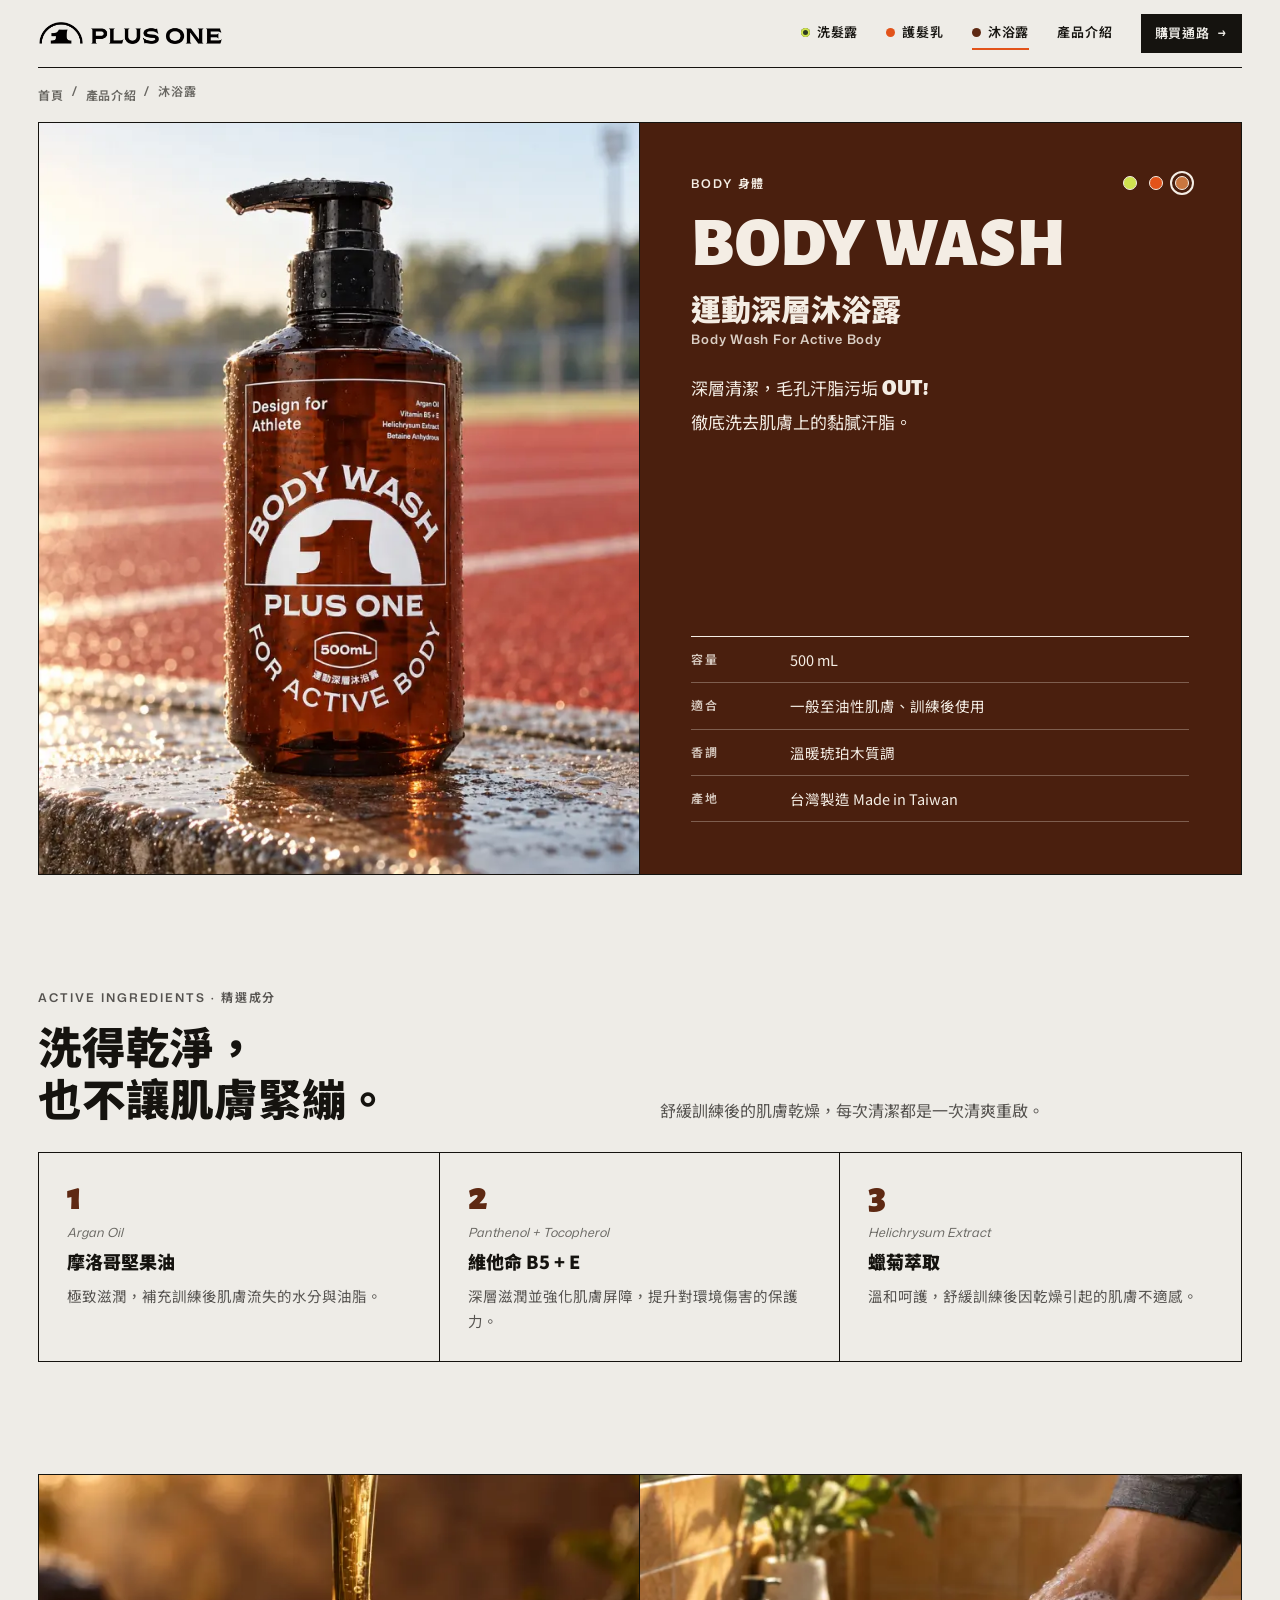
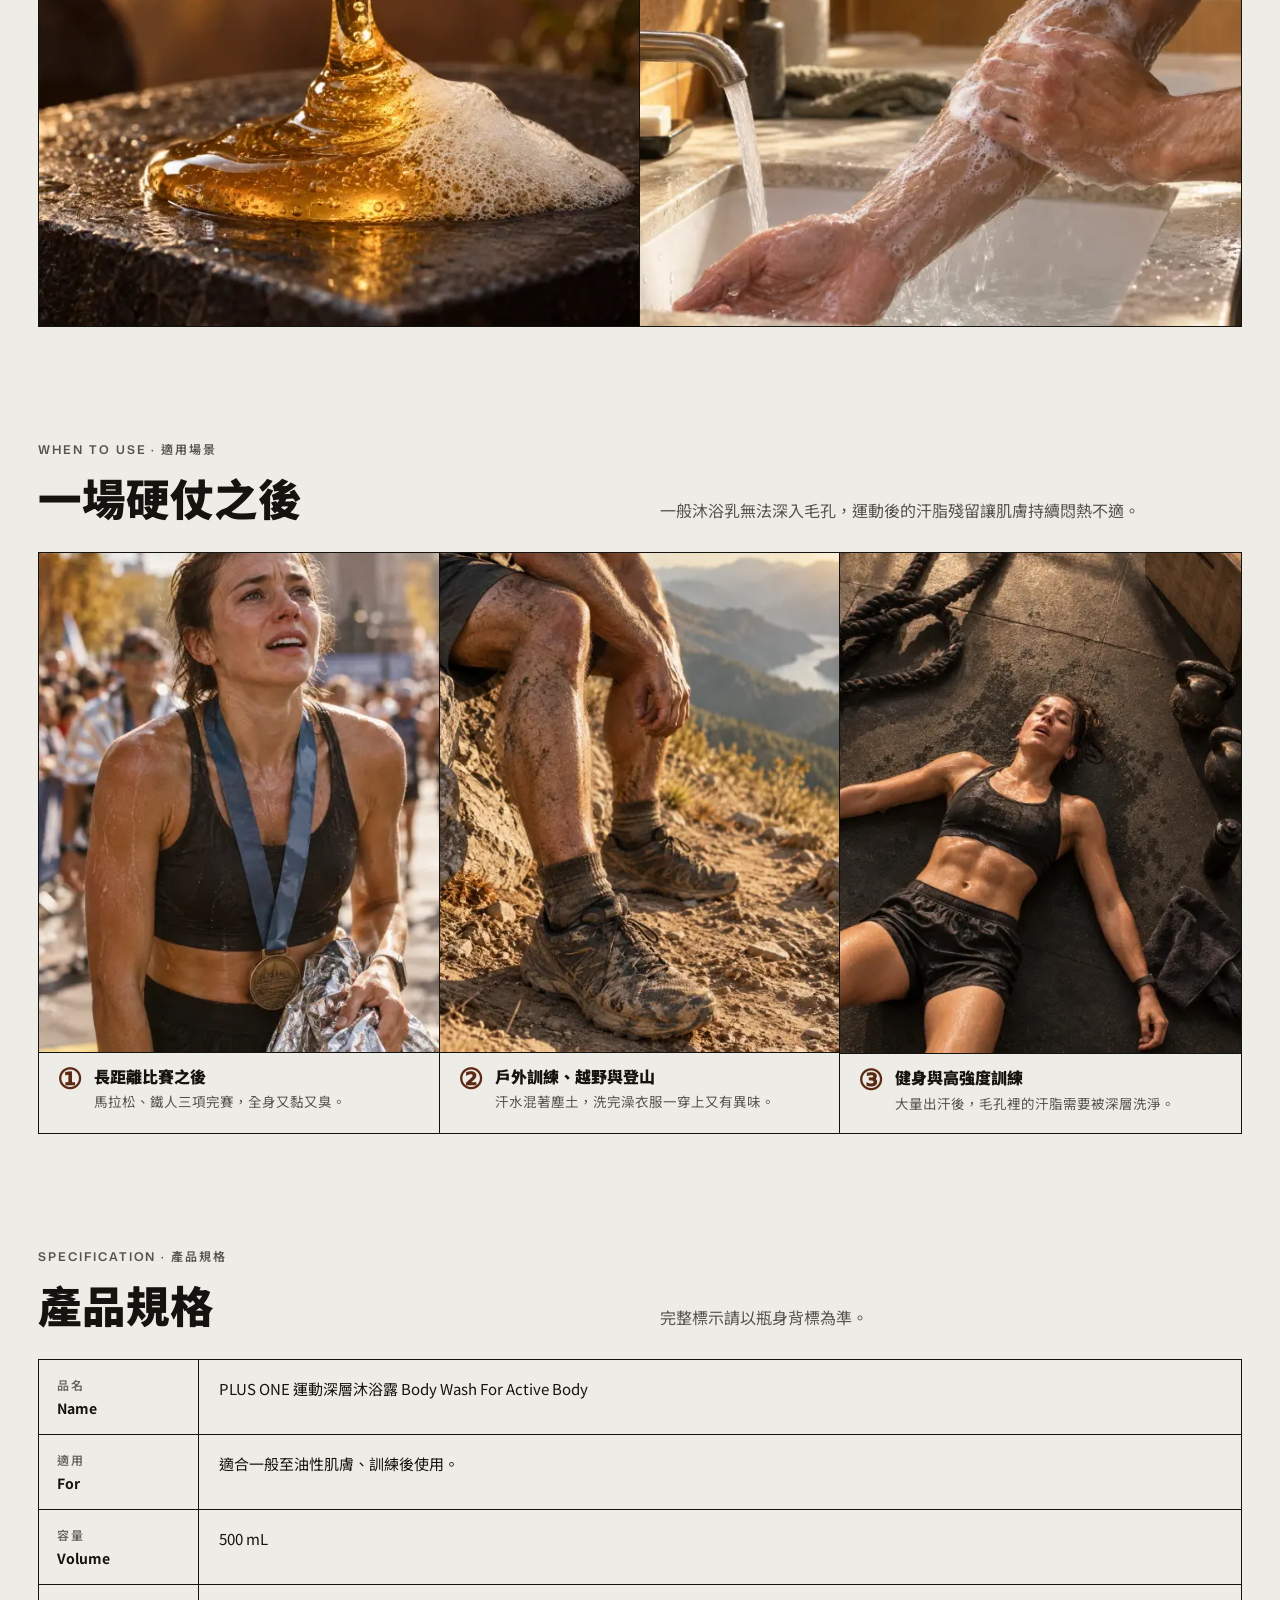
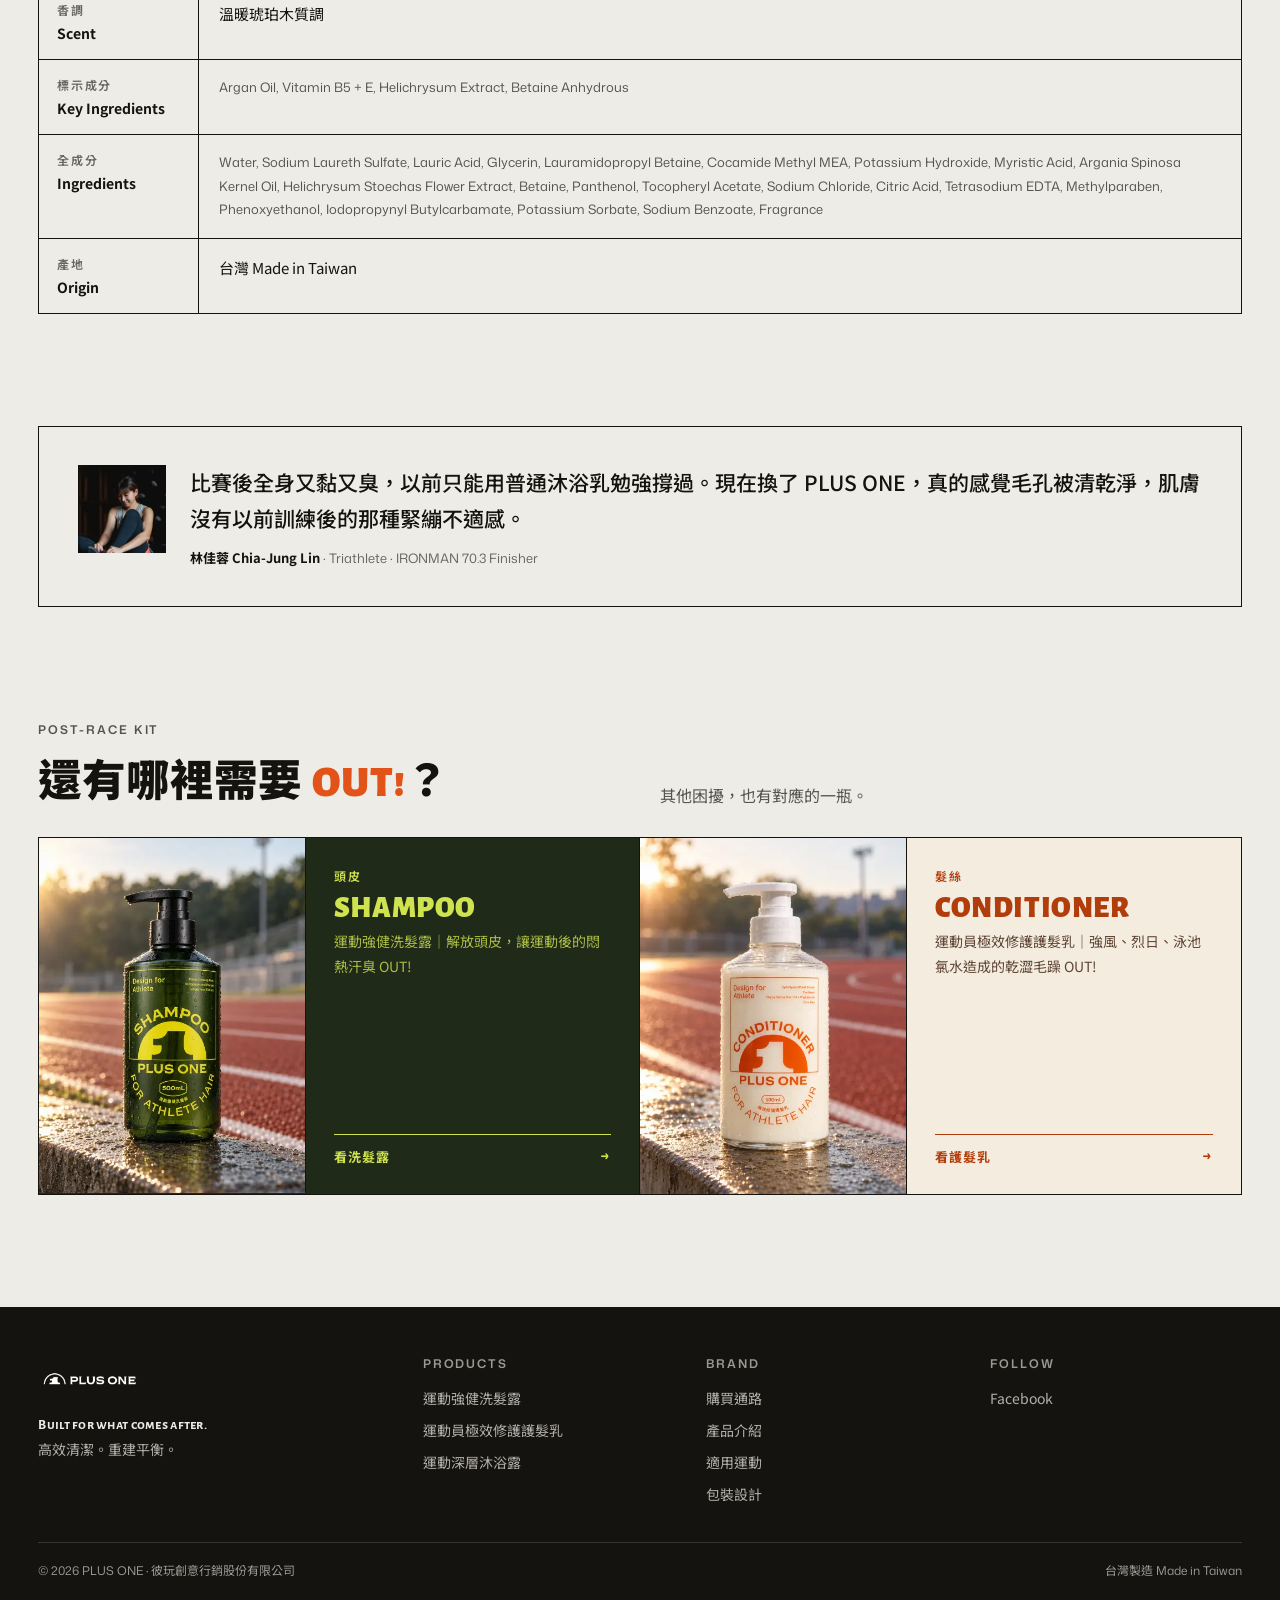
==== commit 94967004: "Footer buy link, accessibility polish: contrast, tap targets, heading order Co-Authored-By: Claude O" ====
--- a/body-wash.html
+++ b/body-wash.html
@@ -17,7 +17,7 @@
 <meta name="twitter:card" content="summary_large_image">
 <link rel="icon" type="image/png" sizes="32x32" href="assets/Favicon/favicon-32x32.png">
 <link rel="apple-touch-icon" sizes="180x180" href="assets/Favicon/favicon-180x180.png">
-<link rel="stylesheet" href="css/site.css?v=20261015a">
+<link rel="stylesheet" href="css/site.css?v=20261015b">
 <script type="application/ld+json">
 {
   "@context":"https://schema.org",
@@ -148,9 +148,9 @@
       <img src="assets/Logo_H_white.png" alt="PLUS ONE" width="103" height="44">
       <p class="slogan"><b>Built for what comes after.</b>高效清潔。重建平衡。</p>
     </div>
-    <div><h4>Products</h4><ul><li><a href="shampoo.html">運動強健洗髮露</a></li><li><a href="conditioner.html">運動員極效修護護髮乳</a></li><li><a href="body-wash.html">運動深層沐浴露</a></li></ul></div>
-    <div><h4>Brand</h4><ul><li><a href="index.html#brand">品牌理念</a></li><li><a href="index.html#system">產品介紹</a></li><li><a href="index.html#sports">適用運動</a></li><li><a href="index.html#packaging">包裝設計</a></li></ul></div>
-    <div><h4>Follow</h4><ul><li><a href="https://www.facebook.com/plusoneforathlete" target="_blank" rel="noopener">Facebook</a></li></ul></div>
+    <div><h2>Products</h2><ul><li><a href="shampoo.html">運動強健洗髮露</a></li><li><a href="conditioner.html">運動員極效修護護髮乳</a></li><li><a href="body-wash.html">運動深層沐浴露</a></li></ul></div>
+    <div><h2>Brand</h2><ul><li><a href="index.html#buy">購買通路</a></li><li><a href="index.html#system">產品介紹</a></li><li><a href="index.html#sports">適用運動</a></li><li><a href="index.html#packaging">包裝設計</a></li></ul></div>
+    <div><h2>Follow</h2><ul><li><a href="https://www.facebook.com/plusoneforathlete" target="_blank" rel="noopener">Facebook</a></li></ul></div>
     <div class="legal"><span>© 2026 PLUS ONE · 彼玩創意行銷股份有限公司</span><span>台灣製造 Made in Taiwan</span></div>
   </div>
 </footer>
--- a/css/site.css
+++ b/css/site.css
@@ -33,6 +33,7 @@
 .skip{position:absolute;left:-9999px}
 .skip:focus{left:16px;top:16px;z-index:100;background:var(--ink);color:var(--paper);padding:8px 14px}
 :focus-visible{outline:2px solid var(--co-fg);outline-offset:3px}
+::selection{background:var(--co-fg);color:var(--ink)}
 
 /* ---------- 照片佔位 ---------- */
 .ph{position:relative;aspect-ratio:var(--r,4/5);max-width:100%;overflow:hidden;
@@ -51,6 +52,7 @@
 /* ---------- 導覽 ---------- */
 .nav{position:sticky;top:0;z-index:50;background:var(--paper);margin-inline:calc(var(--gut) * -1);padding-inline:var(--gut)}
 .nav-in{max-width:var(--max);margin-inline:auto;display:flex;justify-content:space-between;align-items:center;gap:16px;padding-block:14px;border-bottom:1px solid var(--line)}
+.logo{display:block;padding-block:10px;margin-block:-10px}
 .logo img{height:24px;width:auto;display:block}
 @media (max-width:640px){.logo img{height:20px}}
 .menu{display:flex;align-items:center;gap:clamp(14px,2.2vw,30px);font-family:var(--b);font-size:13px;font-weight:600;letter-spacing:.06em}
@@ -58,7 +60,7 @@
 .menu a:hover{border-bottom-color:var(--ink)}
 .menu a[aria-current="page"]{border-bottom-color:var(--co-fg)}
 .menu .nav-cta{background:var(--ink);color:var(--paper);padding:8px 14px;border:0}
-.menu .nav-cta:hover{background:var(--co-fg)}
+.menu .nav-cta:hover{background:var(--co-deep)}
 .dot{width:9px;height:9px;border-radius:50%;flex:none;display:inline-block}
 .dot.sh{background:var(--sh-bg-2);box-shadow:inset 0 0 0 2px var(--sh-fg)}
 .dot.co{background:var(--co-fg)}
@@ -81,7 +83,7 @@
 .sec-head p b{color:var(--ink)}
 .frame{border:1px solid var(--line)}
 .btn{display:inline-flex;align-items:center;gap:10px;background:var(--ink);color:var(--paper);text-decoration:none;font:700 14px var(--b);letter-spacing:.06em;padding:13px 20px;border:1px solid var(--ink)}
-.btn:hover{background:var(--co-fg);border-color:var(--co-fg)}
+.btn:hover{background:var(--co-deep);border-color:var(--co-deep)}
 .btn.ghost{background:transparent;color:var(--ink)}
 .btn.ghost:hover{background:var(--ink);color:var(--paper)}
 .arr{display:inline-block;transition:transform .2s}
@@ -114,7 +116,7 @@
 .outsec-l p{color:var(--ink-2);max-width:26em}
 .outlist li{display:grid;grid-template-columns:minmax(0,1fr) auto;gap:6px 20px;align-items:center;padding:20px clamp(18px,3vw,32px);border-bottom:1px solid var(--line)}
 .outlist li:last-child{border-bottom:0}
-.outlist h3{font-size:clamp(18px,1.9vw,22px);font-weight:900}
+.outlist h3{font-size:clamp(19px,1.9vw,22px);font-weight:900}
 .outlist h3 .out{color:var(--co-fg);margin-left:.3em}
 .outlist p{grid-column:1/-1;font-size:14px;color:var(--ink-2);max-width:40em}
 .by{display:flex;gap:6px;align-items:center;font:600 12px var(--b);letter-spacing:.08em;color:var(--ink-3);white-space:nowrap}
@@ -203,21 +205,22 @@
 .foot img{height:44px;width:auto}
 .foot .slogan{margin-top:14px;font-size:14px}
 .foot .slogan b{display:block;color:var(--paper);font-family:var(--d);font-weight:700;letter-spacing:.02em}
-.foot h4{font:600 12px var(--b);letter-spacing:.16em;text-transform:uppercase;color:rgba(238,236,231,.62);margin-bottom:10px}
-.foot li a{text-decoration:none;font-size:14px;line-height:2}
+.foot h2{font:600 12px var(--b);letter-spacing:.16em;text-transform:uppercase;color:rgba(238,236,231,.62);margin-bottom:10px}
+.foot li a{text-decoration:none;font-size:14px;line-height:2;display:inline-block;padding-block:2px}
 .foot li a:hover{color:var(--paper)}
 .foot .legal{grid-column:1/-1;border-top:1px solid rgba(238,236,231,.16);padding-top:18px;font:12px var(--b);display:flex;justify-content:space-between;gap:12px;flex-wrap:wrap;color:rgba(238,236,231,.62)}
 
 /* ---------- 產品頁 ---------- */
 .crumb{font:600 12px var(--b);letter-spacing:.06em;color:var(--ink-3);padding-block:14px;display:flex;gap:8px;flex-wrap:wrap}
-.crumb a{text-decoration:none}
+.crumb a{text-decoration:none;padding-block:4px}
 .crumb a:hover{color:var(--ink)}
 .p-hero{display:grid;grid-template-columns:minmax(0,1fr) minmax(0,1fr);border:1px solid var(--line)}
 .p-hero .ph{--r:4/5;border-right:1px solid var(--line)}
 .p-hero .tx{padding:clamp(24px,4vw,56px);display:flex;flex-direction:column;gap:22px}
 .p-hero .stepline{display:flex;justify-content:space-between;align-items:center;gap:12px;font:600 12px var(--b);letter-spacing:.14em;text-transform:uppercase}
 .p-hero .stepline .nums{display:flex;gap:12px;align-items:center}
-.p-hero .stepline .nums a,.p-hero .stepline .nums span{width:14px;height:14px;border-radius:50%;border:1px solid currentColor;display:block}
+.p-hero .stepline .nums a,.p-hero .stepline .nums span{width:14px;height:14px;border-radius:50%;border:1px solid currentColor;display:block;position:relative}
+.p-hero .stepline .nums a::after{content:"";position:absolute;inset:-6px}
 .p-hero .stepline .nums .d-sh{background:#cfe24f}
 .p-hero .stepline .nums .d-co{background:#e2531a}
 .p-hero .stepline .nums .d-bw{background:#c9763f}
@@ -371,7 +374,7 @@
 .bh h1{font-weight:900;font-size:clamp(44px,7vw,96px);line-height:1.06;letter-spacing:-.01em;margin-top:16px}
 .bh-sub{margin-top:20px;max-width:30em;color:rgba(244,239,230,.9);font-size:clamp(15px,1.3vw,17px)}
 .bh-cta{margin-top:28px}
-.bh-btn{background:var(--co-fg);border-color:var(--co-fg);color:#fff}
+.bh-btn{background:var(--co-fg);border-color:var(--co-fg);color:var(--ink)}
 .bh-btn:hover{background:#fff;border-color:#fff;color:var(--ink)}
 @media (max-width:860px){
   /* 手機版：照片在上、文字在下，文字不壓在人物上 */
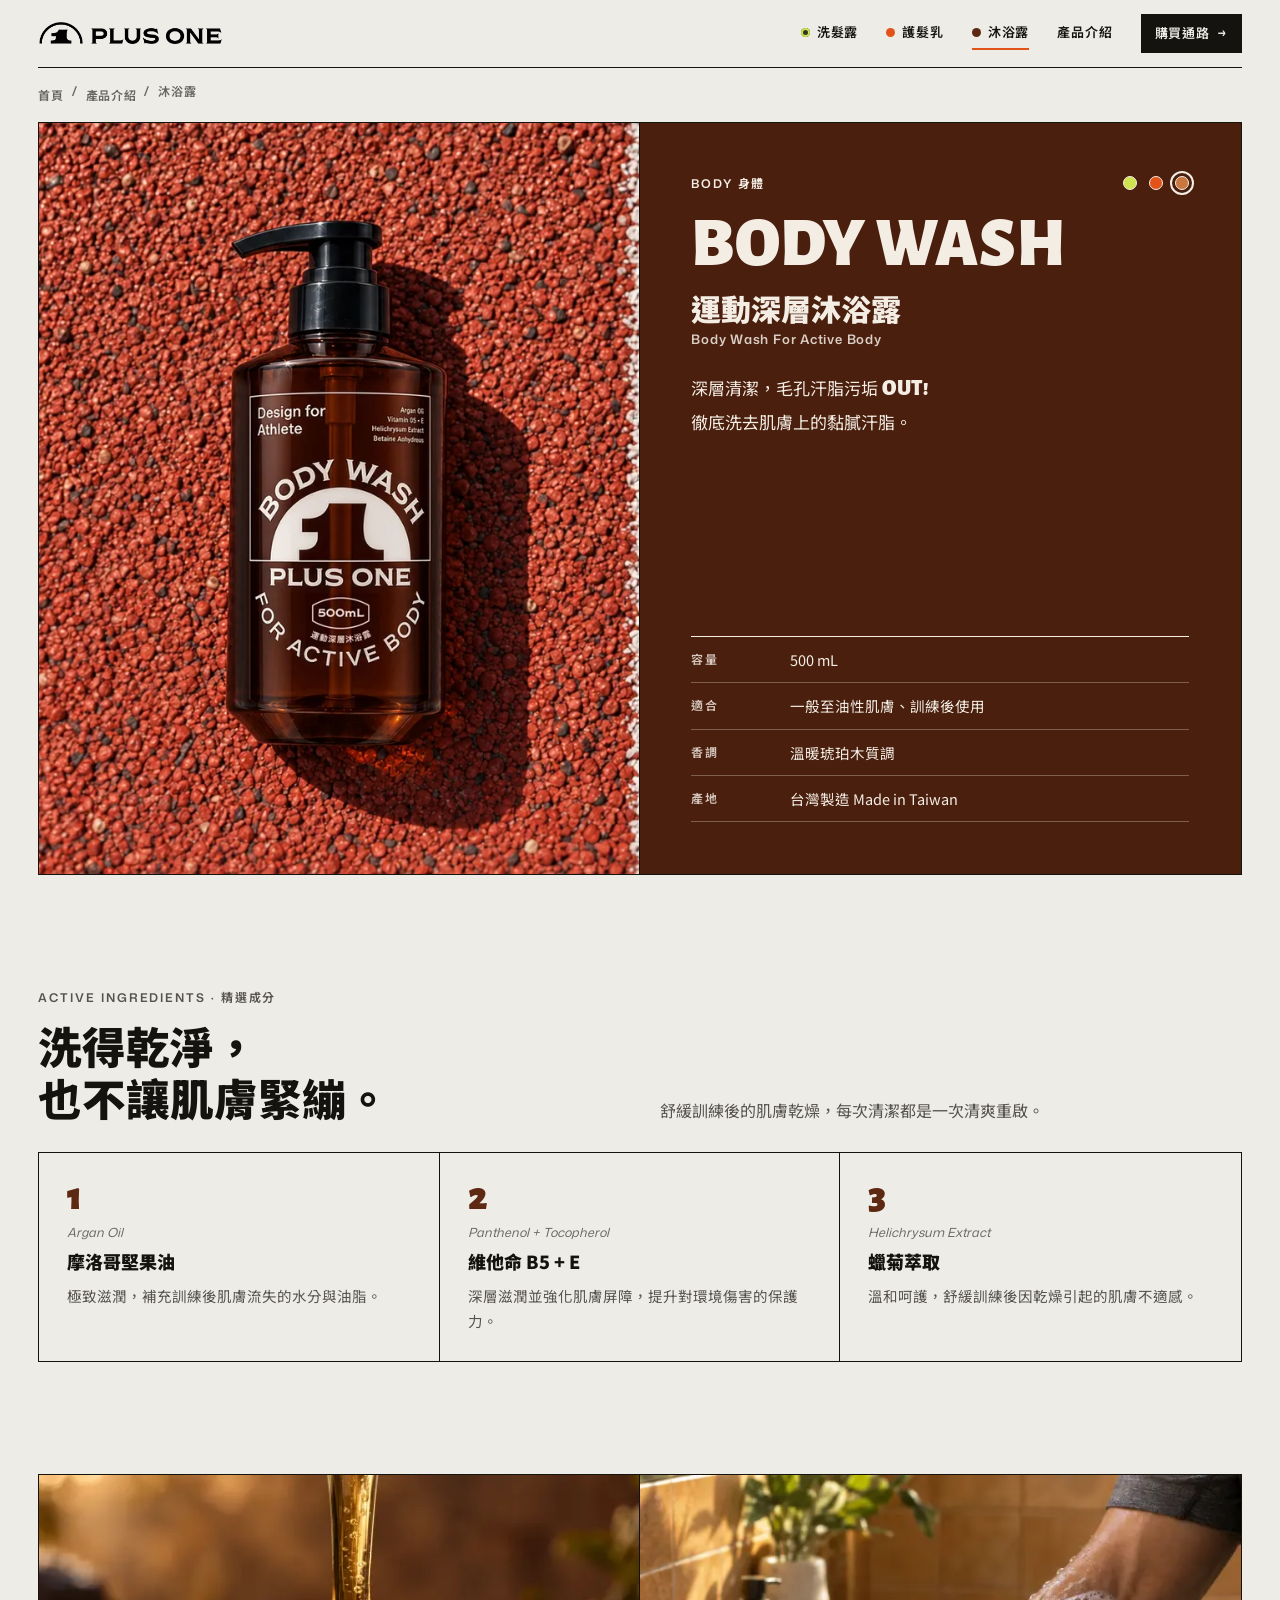
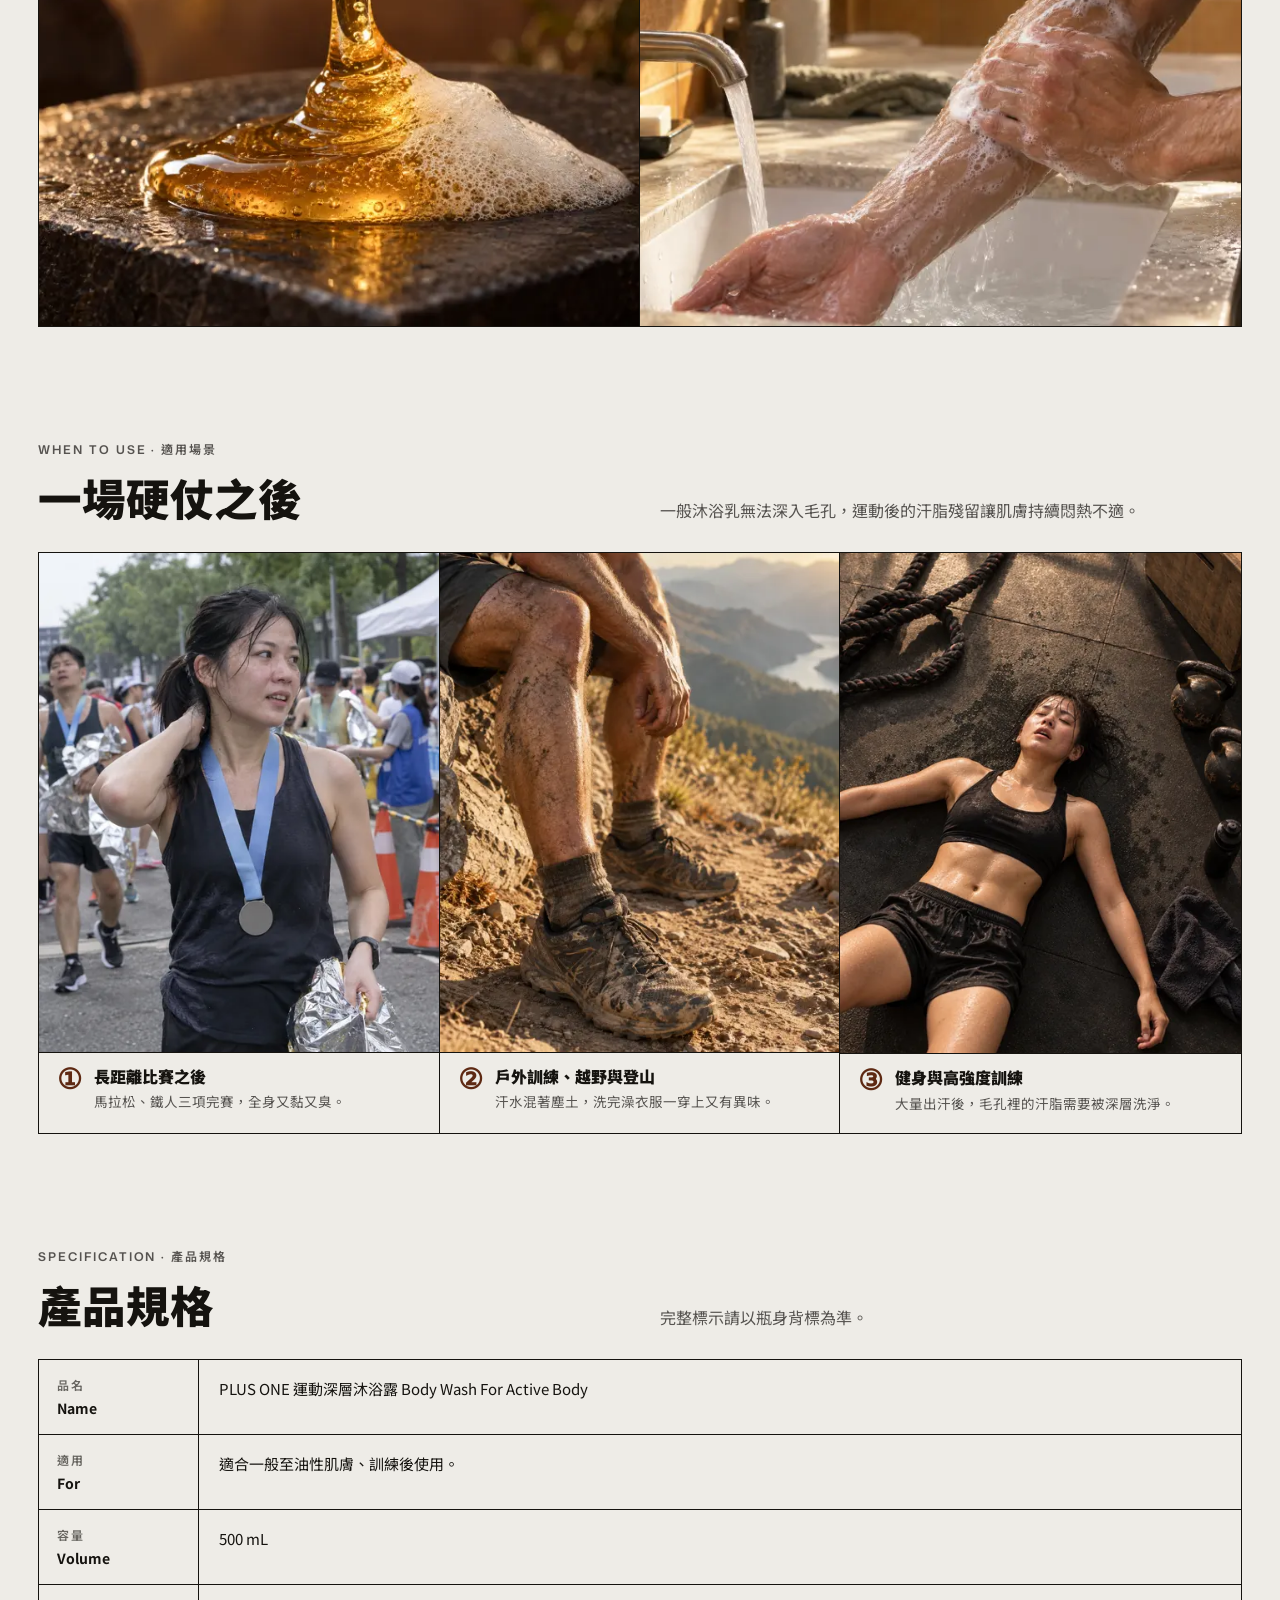
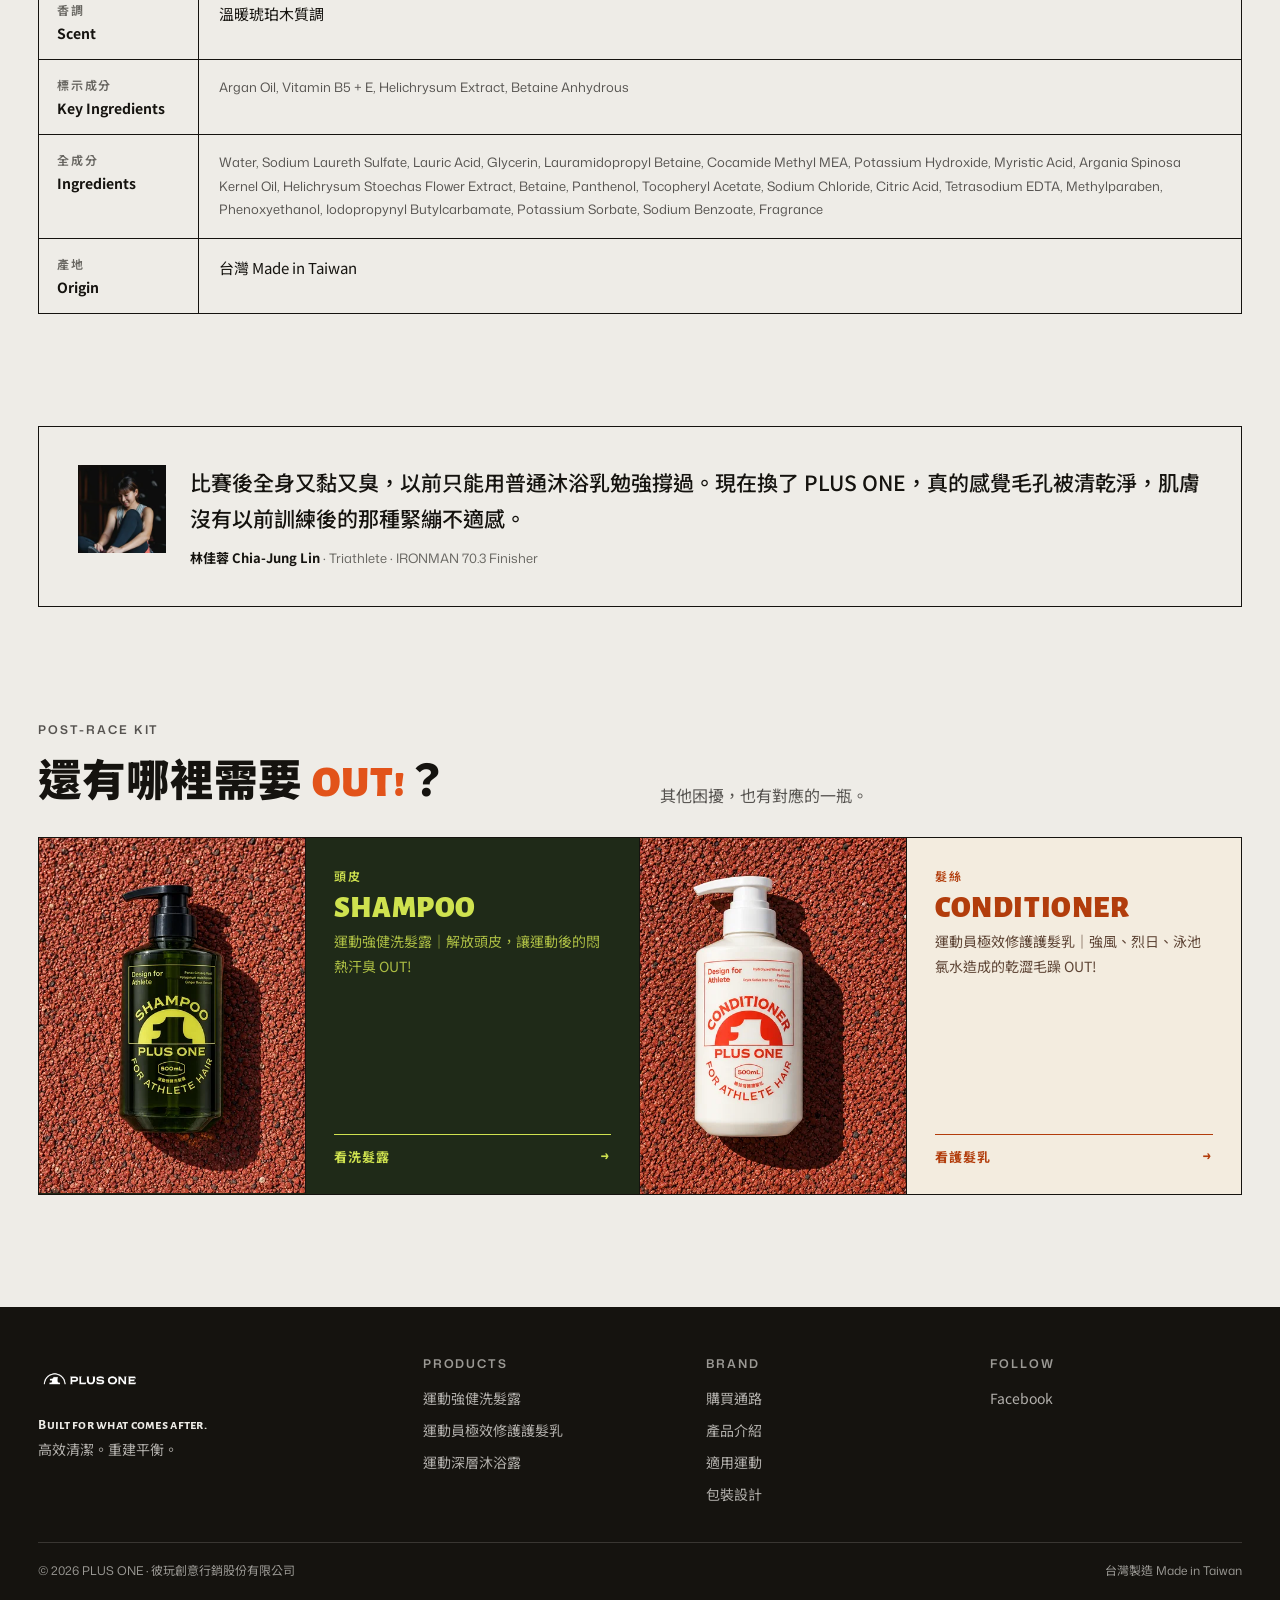
==== commit 829b9f90: "Update photos from new image set: problems, scenes, product packshots, share images Co-Authored-By: " ====
--- a/body-wash.html
+++ b/body-wash.html
@@ -17,7 +17,7 @@
 <meta name="twitter:card" content="summary_large_image">
 <link rel="icon" type="image/png" sizes="32x32" href="assets/Favicon/favicon-32x32.png">
 <link rel="apple-touch-icon" sizes="180x180" href="assets/Favicon/favicon-180x180.png">
-<link rel="stylesheet" href="css/site.css?v=20261015b">
+<link rel="stylesheet" href="css/site.css?v=20261016a">
 <script type="application/ld+json">
 {
   "@context":"https://schema.org",
@@ -54,7 +54,7 @@
   <p class="crumb"><a href="index.html">首頁</a><span>/</span><a href="index.html#system">產品介紹</a><span>/</span><span>沐浴露</span></p>
 
   <section class="p-hero" aria-labelledby="p-title">
-    <div class="ph has-img on-bw" data-shot="PK-BW"><img src="assets/photos/PK-BW.webp" srcset="assets/photos/PK-BW-w480.webp 480w, assets/photos/PK-BW-w720.webp 720w, assets/photos/PK-BW.webp 1024w" sizes="(max-width:860px) 55vw, 48vw" alt="沐浴露主圖" width="1024" height="1536" fetchpriority="high" decoding="async"></div>
+    <div class="ph has-img on-bw" data-shot="PK-BW"><img src="assets/photos/PK-BW.webp?v=20261019" srcset="assets/photos/PK-BW-w480.webp?v=20261019 480w, assets/photos/PK-BW-w720.webp?v=20261019 720w, assets/photos/PK-BW.webp?v=20261019 819w" sizes="(max-width:860px) 55vw, 48vw" alt="沐浴露主圖" width="819" height="1024" fetchpriority="high" decoding="async"></div>
     <div class="tx">
       <div class="stepline"><span>Body 身體</span>
         <span class="nums"><a class="d-sh" href="shampoo.html" aria-label="洗髮露"></a><a class="d-co" href="conditioner.html" aria-label="護髮乳"></a><span class="d-bw" aria-current="page" aria-label="目前這一瓶：沐浴露"></span></span></div>
@@ -98,9 +98,9 @@
       <p>一般沐浴乳無法深入毛孔，運動後的汗脂殘留讓肌膚持續悶熱不適。</p>
     </div>
     <ul class="scenes">
-      <li><div class="ph has-img" data-shot="BW-S1"><img src="assets/photos/BW-S1.webp" srcset="assets/photos/BW-S1-w480.webp 480w, assets/photos/BW-S1-w720.webp 720w, assets/photos/BW-S1.webp 1024w" sizes="(max-width:860px) 55vw, 32vw" alt="完賽後滿身汗水與鹽漬" width="1024" height="1536" loading="lazy" decoding="async"></div><div class="tx"><span>①</span><h3>長距離比賽之後</h3><p>馬拉松、鐵人三項完賽，全身又黏又臭。</p></div></li>
+      <li><div class="ph has-img" data-shot="BW-S1"><img src="assets/photos/BW-S1.webp?v=20261019" srcset="assets/photos/BW-S1-w480.webp?v=20261019 480w, assets/photos/BW-S1-w720.webp?v=20261019 720w, assets/photos/BW-S1.webp?v=20261019 1024w" sizes="(max-width:860px) 55vw, 32vw" alt="完賽後滿身汗水與鹽漬" width="1024" height="1536" loading="lazy" decoding="async"></div><div class="tx"><span>①</span><h3>長距離比賽之後</h3><p>馬拉松、鐵人三項完賽，全身又黏又臭。</p></div></li>
       <li><div class="ph has-img" data-shot="BW-S2"><img src="assets/photos/BW-S2.webp" srcset="assets/photos/BW-S2-w480.webp 480w, assets/photos/BW-S2-w720.webp 720w, assets/photos/BW-S2.webp 1024w" sizes="(max-width:860px) 55vw, 32vw" alt="戶外訓練後的塵土與汗水" width="1024" height="1536" loading="lazy" decoding="async"></div><div class="tx"><span>②</span><h3>戶外訓練、越野與登山</h3><p>汗水混著塵土，洗完澡衣服一穿上又有異味。</p></div></li>
-      <li><div class="ph has-img" data-shot="BW-S3"><img src="assets/photos/BW-S3.webp" srcset="assets/photos/BW-S3-w480.webp 480w, assets/photos/BW-S3-w720.webp 720w, assets/photos/BW-S3.webp 1024w" sizes="(max-width:860px) 55vw, 32vw" alt="健身房高強度訓練後" width="1024" height="1536" loading="lazy" decoding="async"></div><div class="tx"><span>③</span><h3>健身與高強度訓練</h3><p>大量出汗後，毛孔裡的汗脂需要被深層洗淨。</p></div></li>
+      <li><div class="ph has-img" data-shot="BW-S3"><img src="assets/photos/BW-S3.webp?v=20261019" srcset="assets/photos/BW-S3-w480.webp?v=20261019 480w, assets/photos/BW-S3-w720.webp?v=20261019 720w, assets/photos/BW-S3.webp?v=20261019 1024w" sizes="(max-width:860px) 55vw, 32vw" alt="健身房高強度訓練後" width="1024" height="1536" loading="lazy" decoding="async"></div><div class="tx"><span>③</span><h3>健身與高強度訓練</h3><p>大量出汗後，毛孔裡的汗脂需要被深層洗淨。</p></div></li>
     </ul>
   </section>
 
@@ -136,8 +136,8 @@
       <p>其他困擾，也有對應的一瓶。</p>
     </div>
     <div class="pair">
-      <a class="o-sh" href="shampoo.html"><div class="ph has-img on-sh" data-shot="PK-SH"><img src="assets/photos/PK-SH.webp" srcset="assets/photos/PK-SH-w480.webp 480w, assets/photos/PK-SH-w720.webp 720w, assets/photos/PK-SH.webp 1024w" sizes="(max-width:860px) 45vw, 22vw" alt="" width="1024" height="1536" loading="lazy" decoding="async"></div><div class="tx"><span class="k" style="color:inherit">頭皮</span><span class="en">SHAMPOO</span><p>運動強健洗髮露｜解放頭皮，讓運動後的悶熱汗臭 OUT!</p><span class="go">看洗髮露 <span class="arr">→</span></span></div></a>
-      <a class="o-co" href="conditioner.html"><div class="ph has-img on-co" data-shot="PK-CO"><img src="assets/photos/PK-CO.webp" srcset="assets/photos/PK-CO-w480.webp 480w, assets/photos/PK-CO-w720.webp 720w, assets/photos/PK-CO.webp 1024w" sizes="(max-width:860px) 45vw, 22vw" alt="" width="1024" height="1536" loading="lazy" decoding="async"></div><div class="tx"><span class="k" style="color:inherit">髮絲</span><span class="en">CONDITIONER</span><p>運動員極效修護護髮乳｜強風、烈日、泳池氯水造成的乾澀毛躁 OUT!</p><span class="go">看護髮乳 <span class="arr">→</span></span></div></a>
+      <a class="o-sh" href="shampoo.html"><div class="ph has-img on-sh" data-shot="PK-SH"><img src="assets/photos/PK-SH.webp?v=20261019" srcset="assets/photos/PK-SH-w480.webp?v=20261019 480w, assets/photos/PK-SH-w720.webp?v=20261019 720w, assets/photos/PK-SH.webp?v=20261019 819w" sizes="(max-width:860px) 45vw, 22vw" alt="" width="819" height="1024" loading="lazy" decoding="async"></div><div class="tx"><span class="k" style="color:inherit">頭皮</span><span class="en">SHAMPOO</span><p>運動強健洗髮露｜解放頭皮，讓運動後的悶熱汗臭 OUT!</p><span class="go">看洗髮露 <span class="arr">→</span></span></div></a>
+      <a class="o-co" href="conditioner.html"><div class="ph has-img on-co" data-shot="PK-CO"><img src="assets/photos/PK-CO.webp?v=20261019" srcset="assets/photos/PK-CO-w480.webp?v=20261019 480w, assets/photos/PK-CO-w720.webp?v=20261019 720w, assets/photos/PK-CO.webp?v=20261019 819w" sizes="(max-width:860px) 45vw, 22vw" alt="" width="819" height="1024" loading="lazy" decoding="async"></div><div class="tx"><span class="k" style="color:inherit">髮絲</span><span class="en">CONDITIONER</span><p>運動員極效修護護髮乳｜強風、烈日、泳池氯水造成的乾澀毛躁 OUT!</p><span class="go">看護髮乳 <span class="arr">→</span></span></div></a>
     </div>
   </section>
 </main>
--- a/css/site.css
+++ b/css/site.css
@@ -3,7 +3,7 @@
 @font-face{font-family:"Alegreya Sans SC";src:url("../fonts/AlegreyaSansSC-Bold.woff2") format("woff2");font-weight:700;font-display:swap}
 @font-face{font-family:"Alegreya Sans SC";src:url("../fonts/AlegreyaSansSC-Black.woff2") format("woff2");font-weight:900;font-display:swap}
 @font-face{font-family:"Mona Sans";src:url("../fonts/MonaSans-VariableFont.woff2") format("woff2");font-weight:100 900;font-stretch:75% 125%;font-display:swap}
-@font-face{font-family:"Noto Sans TC";src:url("../fonts/NotoSansTC-sub.woff2?v=20261015") format("woff2");font-weight:100 900;font-display:swap}
+@font-face{font-family:"Noto Sans TC";src:url("../fonts/NotoSansTC-sub.woff2?v=20261016") format("woff2");font-weight:100 900;font-display:swap}
 
 :root{
   --paper:#eeece7; --paper-2:#e4e1da; --ink:#15130f; --ink-2:rgba(21,19,15,.7); --ink-3:rgba(21,19,15,.62);
@@ -93,11 +93,6 @@
 
 /* ---------- 首頁：首屏 ---------- */
 .new{position:absolute;z-index:2;top:12px;right:12px;background:var(--co-deep);color:#fff;font:800 12px var(--b);letter-spacing:.14em;padding:4px 8px}
-.strip{display:grid;grid-template-columns:repeat(4,1fr);border:1px solid var(--line);border-top:0;font-family:var(--b);font-size:12.5px}
-.strip li{padding:12px 16px;border-right:1px solid var(--line);display:flex;justify-content:space-between;gap:8px}
-.strip li:last-child{border-right:0}
-.strip b{font-weight:700}
-.strip span{color:var(--ink-3);font-variant-numeric:tabular-nums}
 
 /* ---------- 首頁：困擾 ---------- */
 .problems{display:grid;grid-template-columns:repeat(4,minmax(0,1fr));border:1px solid var(--line)}
@@ -122,8 +117,8 @@
 .by{display:flex;gap:6px;align-items:center;font:600 12px var(--b);letter-spacing:.08em;color:var(--ink-3);white-space:nowrap}
 
 /* ---------- 三瓶系統（D） ---------- */
-.panels{display:grid;grid-template-columns:repeat(3,minmax(0,1fr));border:1px solid var(--line)}
-.panel{padding:clamp(20px,2.6vw,32px);display:flex;flex-direction:column;gap:22px;min-width:0}
+.panels{display:grid;grid-template-columns:repeat(3,minmax(0,1fr));gap:clamp(12px,1.6vw,20px)}
+.panel{border:1px solid var(--line);padding:clamp(20px,2.6vw,32px);display:flex;flex-direction:column;gap:22px;min-width:0}
 .panel .shot{display:block;margin:calc(-1*clamp(20px,2.6vw,32px)) calc(-1*clamp(20px,2.6vw,32px)) 0;border-bottom:1px solid var(--line)}
 .panel .shot .ph{--r:4/5}
 .panel .top{display:flex;justify-content:space-between;align-items:start;gap:12px}
@@ -136,14 +131,14 @@
 .ing{border-top:1px solid currentColor}
 .ing li{display:grid;grid-template-columns:1fr auto;gap:8px;padding-block:8px;border-bottom:1px solid color-mix(in srgb,currentColor 35%,transparent);font-size:13.5px}
 .ing li span{font:12px var(--b);opacity:.75;text-align:right}
-.panel .more{margin-top:auto;display:flex;justify-content:space-between;align-items:center;font:700 13px var(--b);letter-spacing:.08em;text-decoration:none;padding-top:14px;border-top:1px solid currentColor}
-.p-sh{background:var(--sh-bg);color:var(--sh-fg)}
+.panel .more{margin-top:auto;display:flex;justify-content:space-between;align-items:center;gap:12px;min-height:54px;padding:0 20px;font:800 15px var(--b);letter-spacing:.06em;text-decoration:none;background:var(--cta-bg);color:var(--cta-fg);transition:background .2s,color .2s}
+.panel .more:hover{background:var(--cta-hbg);color:var(--cta-hfg)}
+.panel .more .arr{font-size:18px}
+.p-sh{background:var(--sh-bg);color:var(--sh-fg);--cta-bg:var(--sh-fg);--cta-fg:var(--sh-bg);--cta-hbg:var(--sh-soft);--cta-hfg:var(--sh-bg)}
 .p-sh .zh,.p-sh .claim{color:var(--sh-soft)}
-.p-co{background:var(--co-bg);color:var(--co-ink)}
+.p-co{background:var(--co-bg);color:var(--co-ink);--cta-bg:var(--co-fg);--cta-fg:var(--ink);--cta-hbg:var(--co-deep);--cta-hfg:#fff}
 .p-co .step,.p-co h3,.p-co .out{color:var(--co-fg)}
-.p-bw{background:var(--bw-bg);color:var(--bw-fg)}
-.tip{display:grid;grid-template-columns:auto 1fr;gap:16px;align-items:center;border:1px solid var(--line);border-top:0;padding:16px 20px;font-size:14.5px}
-.tip .clock{font:700 26px var(--b);font-stretch:80%;font-variant-numeric:tabular-nums;color:var(--co-fg);letter-spacing:.02em;white-space:nowrap}
+.p-bw{background:var(--bw-bg);color:var(--bw-fg);--cta-bg:var(--bw-fg);--cta-fg:var(--bw-bg);--cta-hbg:#fff;--cta-hfg:var(--bw-bg)}
 
 /* ---------- 品牌宣言 ---------- */
 .manifesto{display:grid;grid-template-columns:minmax(0,1.3fr) minmax(0,1fr);border:1px solid var(--line)}
@@ -191,12 +186,17 @@
 .closing .tx{padding:clamp(24px,4vw,48px);display:flex;flex-direction:column;justify-content:center;gap:18px;border-right:1px solid var(--line)}
 .closing h2{font-weight:900;font-size:clamp(28px,3.4vw,44px)}
 .closing p{color:var(--ink-2)}
-.shops{display:grid;grid-template-columns:repeat(2,minmax(0,1fr));border-top:1px solid var(--line);border-left:1px solid var(--line);margin-top:6px}
-.shop{display:flex;flex-direction:column;justify-content:space-between;gap:18px;min-height:104px;padding:16px 18px;border-right:1px solid var(--line);border-bottom:1px solid var(--line);text-decoration:none}
-.shop b{font-family:var(--b);font-weight:800;font-size:clamp(20px,2vw,26px);letter-spacing:-.01em;line-height:1.1}
-.shop .st{font:600 12px var(--b);letter-spacing:.08em;color:var(--ink-3)}
+.shops{display:grid;gap:10px;margin-top:6px}
+.shop{display:flex;flex-direction:column;align-items:center;justify-content:center;gap:2px;min-height:68px;padding:10px 18px;border:1px solid var(--line);text-align:center;text-decoration:none;transition:background .2s,color .2s}
+.shop b{font-family:var(--b);font-weight:800;font-size:clamp(20px,2vw,24px);letter-spacing:-.01em;line-height:1.15}
+.shop .st{font:600 12px var(--b);letter-spacing:.06em;color:var(--ink-3);white-space:nowrap}
+.shop[href] .st{color:var(--ink)}
 .shop[href]:hover{background:var(--ink);color:var(--paper)}
 .shop[href]:hover .st{color:inherit}
+.shop.is-live{gap:10px;padding-block:14px}
+.buy-links{display:flex;flex-wrap:wrap;justify-content:center;gap:8px}
+.buy-links a{display:inline-flex;align-items:center;gap:6px;min-height:44px;padding:0 18px;background:var(--ink);color:var(--paper);font:700 14px var(--b);letter-spacing:.04em;text-decoration:none;transition:background .2s}
+.buy-links a:hover{background:var(--co-deep)}
 .closing .ph{--r:auto;min-height:380px}
 
 /* ---------- 頁尾 ---------- */
@@ -330,9 +330,6 @@
   .panels,.reviews,.pair,.duo{grid-template-columns:minmax(0,1fr)}
   .review,.pair a,.duo > *:first-child{border-right:0;border-bottom:1px solid var(--line)}
   .review:last-child,.pair a:last-child{border-bottom:0}
-  .strip{grid-template-columns:repeat(2,minmax(0,1fr))}
-  .strip li:nth-child(2){border-right:0}
-  .strip li:nth-child(-n+2){border-bottom:1px solid var(--line)}
   .ingr,.scenes{grid-template-columns:minmax(0,1fr)}
   .ingr li,.scenes li{border-right:0;border-bottom:1px solid var(--line)}
   .ingr li:last-child,.scenes li:last-child{border-bottom:0}
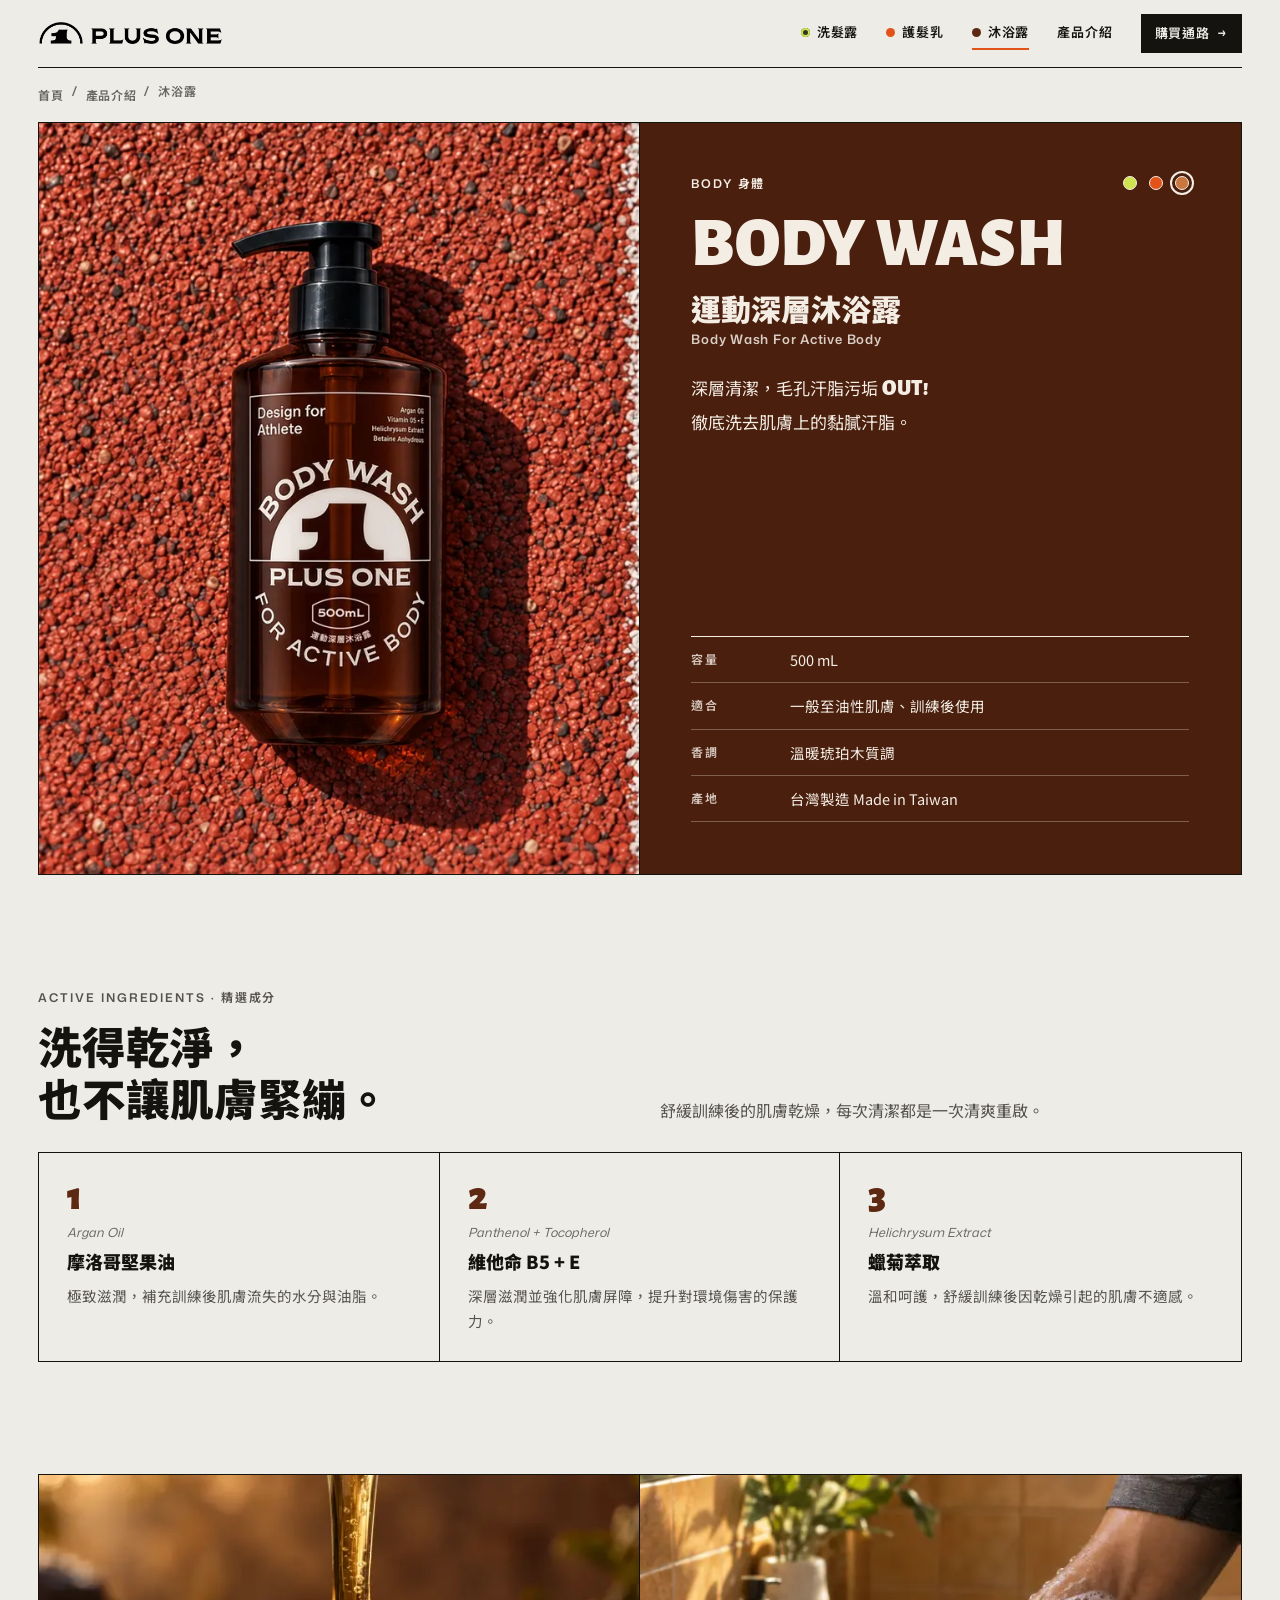
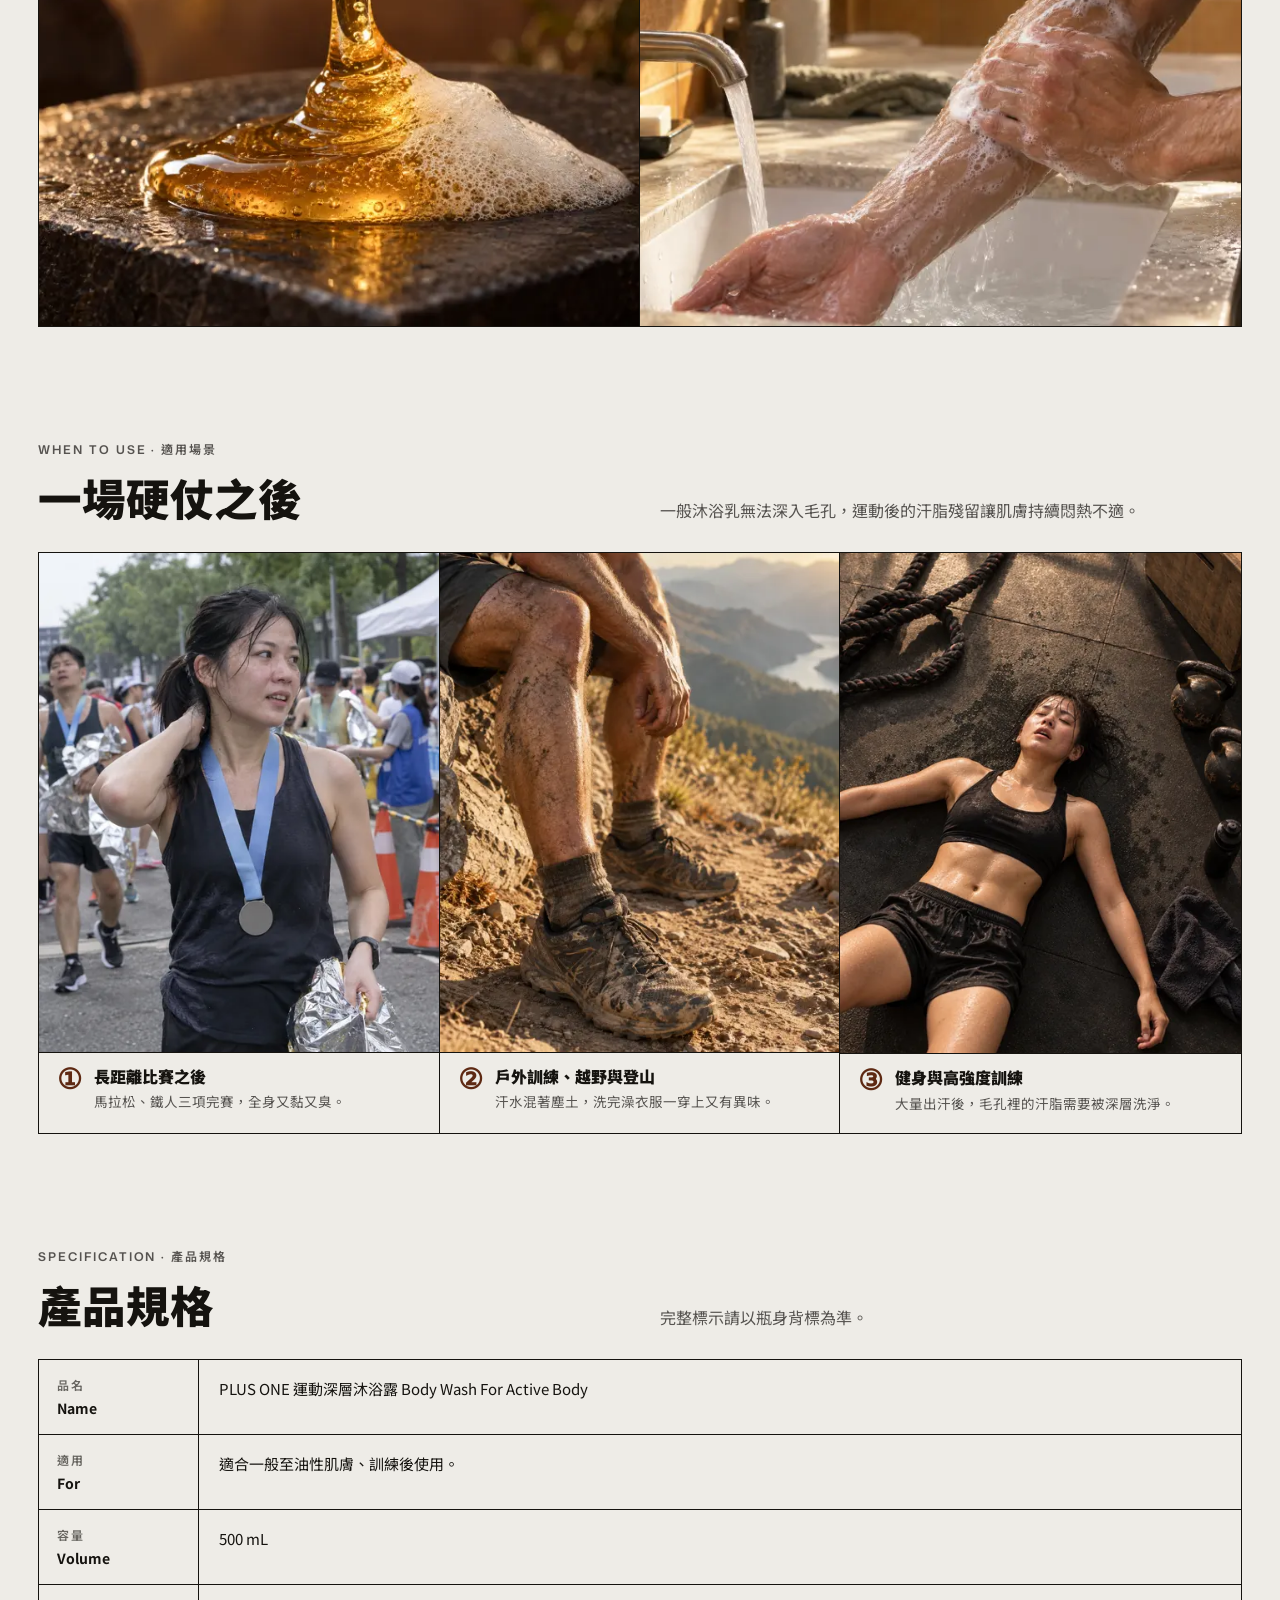
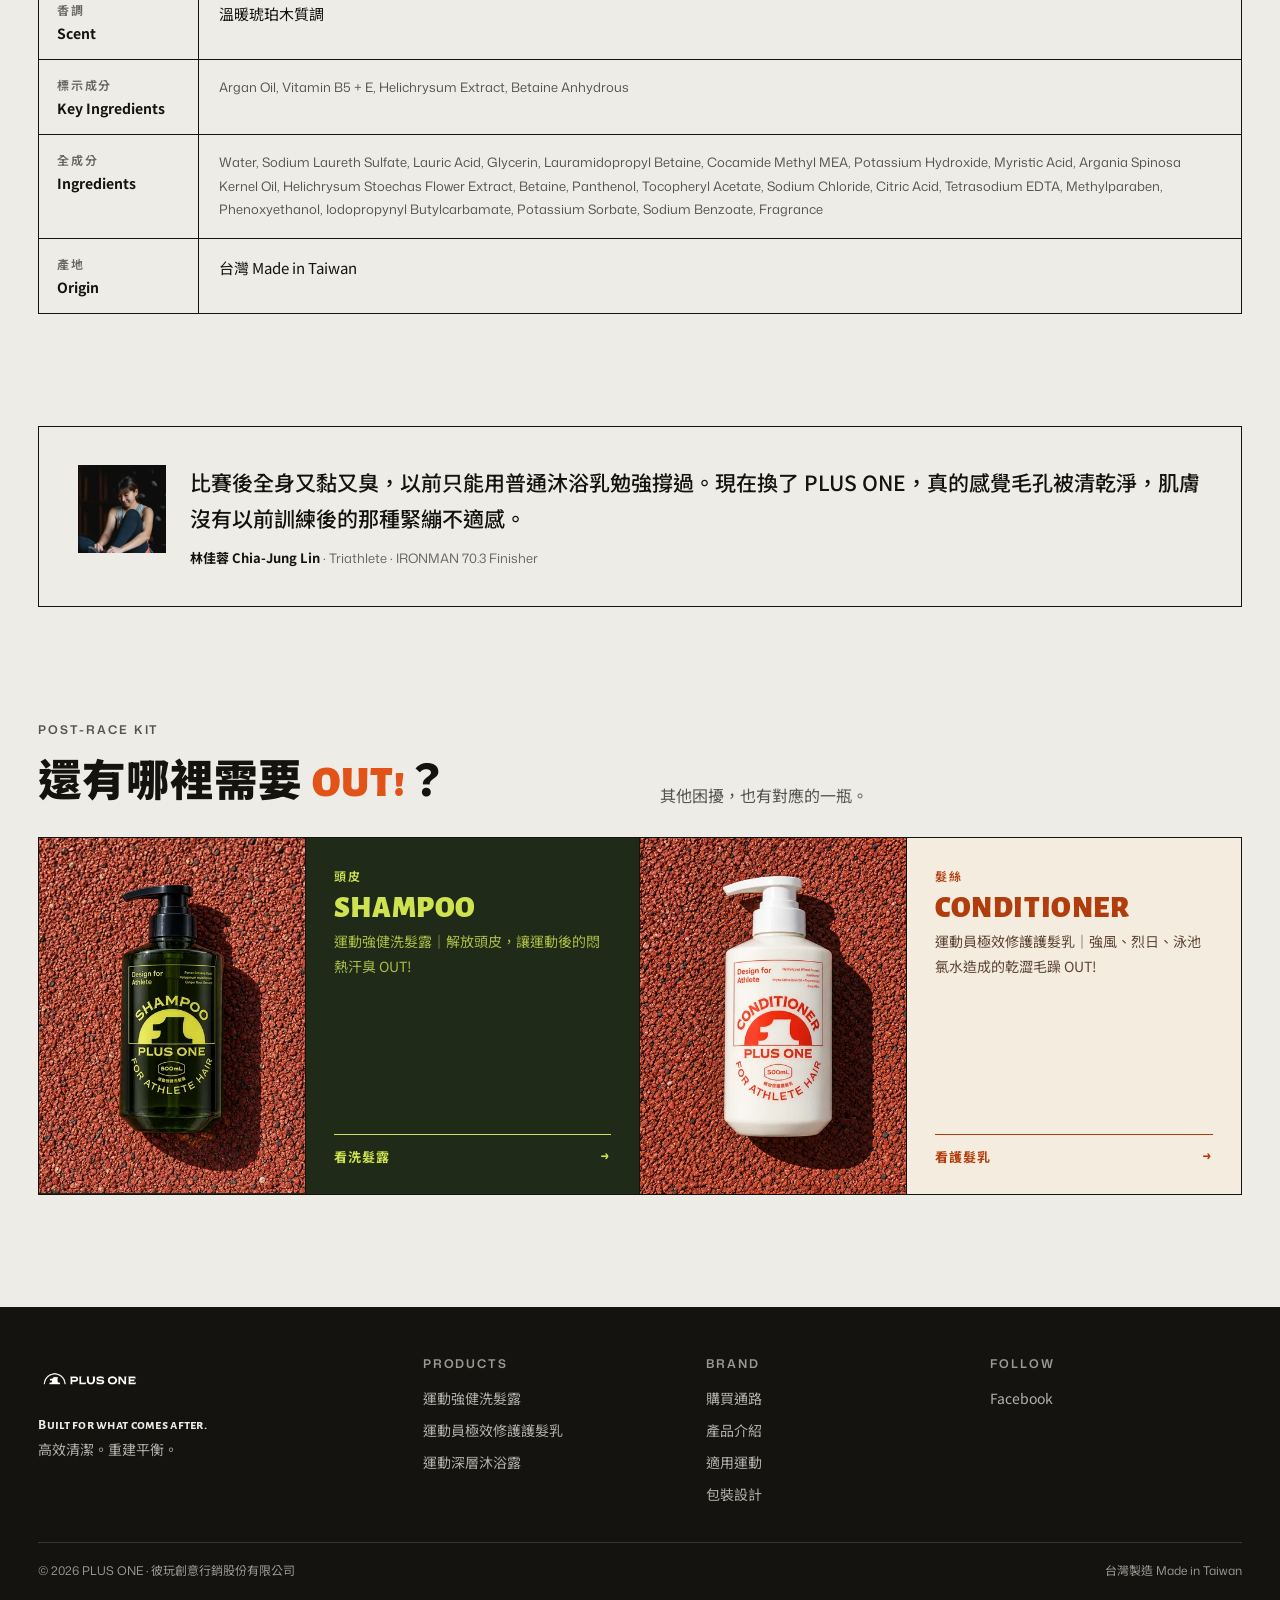
==== commit 723b9c26: "Center conditioner packshot crop; replace CL-01 with locker photo Co-Authored-By: Claude Opus 5.5 <n" ====
--- a/body-wash.html
+++ b/body-wash.html
@@ -137,7 +137,7 @@
     </div>
     <div class="pair">
       <a class="o-sh" href="shampoo.html"><div class="ph has-img on-sh" data-shot="PK-SH"><img src="assets/photos/PK-SH.webp?v=20261019" srcset="assets/photos/PK-SH-w480.webp?v=20261019 480w, assets/photos/PK-SH-w720.webp?v=20261019 720w, assets/photos/PK-SH.webp?v=20261019 819w" sizes="(max-width:860px) 45vw, 22vw" alt="" width="819" height="1024" loading="lazy" decoding="async"></div><div class="tx"><span class="k" style="color:inherit">頭皮</span><span class="en">SHAMPOO</span><p>運動強健洗髮露｜解放頭皮，讓運動後的悶熱汗臭 OUT!</p><span class="go">看洗髮露 <span class="arr">→</span></span></div></a>
-      <a class="o-co" href="conditioner.html"><div class="ph has-img on-co" data-shot="PK-CO"><img src="assets/photos/PK-CO.webp?v=20261019" srcset="assets/photos/PK-CO-w480.webp?v=20261019 480w, assets/photos/PK-CO-w720.webp?v=20261019 720w, assets/photos/PK-CO.webp?v=20261019 819w" sizes="(max-width:860px) 45vw, 22vw" alt="" width="819" height="1024" loading="lazy" decoding="async"></div><div class="tx"><span class="k" style="color:inherit">髮絲</span><span class="en">CONDITIONER</span><p>運動員極效修護護髮乳｜強風、烈日、泳池氯水造成的乾澀毛躁 OUT!</p><span class="go">看護髮乳 <span class="arr">→</span></span></div></a>
+      <a class="o-co" href="conditioner.html"><div class="ph has-img on-co" data-shot="PK-CO"><img src="assets/photos/PK-CO.webp?v=20261019b" srcset="assets/photos/PK-CO-w480.webp?v=20261019b 480w, assets/photos/PK-CO-w720.webp?v=20261019b 720w, assets/photos/PK-CO.webp?v=20261019b 819w" sizes="(max-width:860px) 45vw, 22vw" alt="" width="819" height="1024" loading="lazy" decoding="async"></div><div class="tx"><span class="k" style="color:inherit">髮絲</span><span class="en">CONDITIONER</span><p>運動員極效修護護髮乳｜強風、烈日、泳池氯水造成的乾澀毛躁 OUT!</p><span class="go">看護髮乳 <span class="arr">→</span></span></div></a>
     </div>
   </section>
 </main>
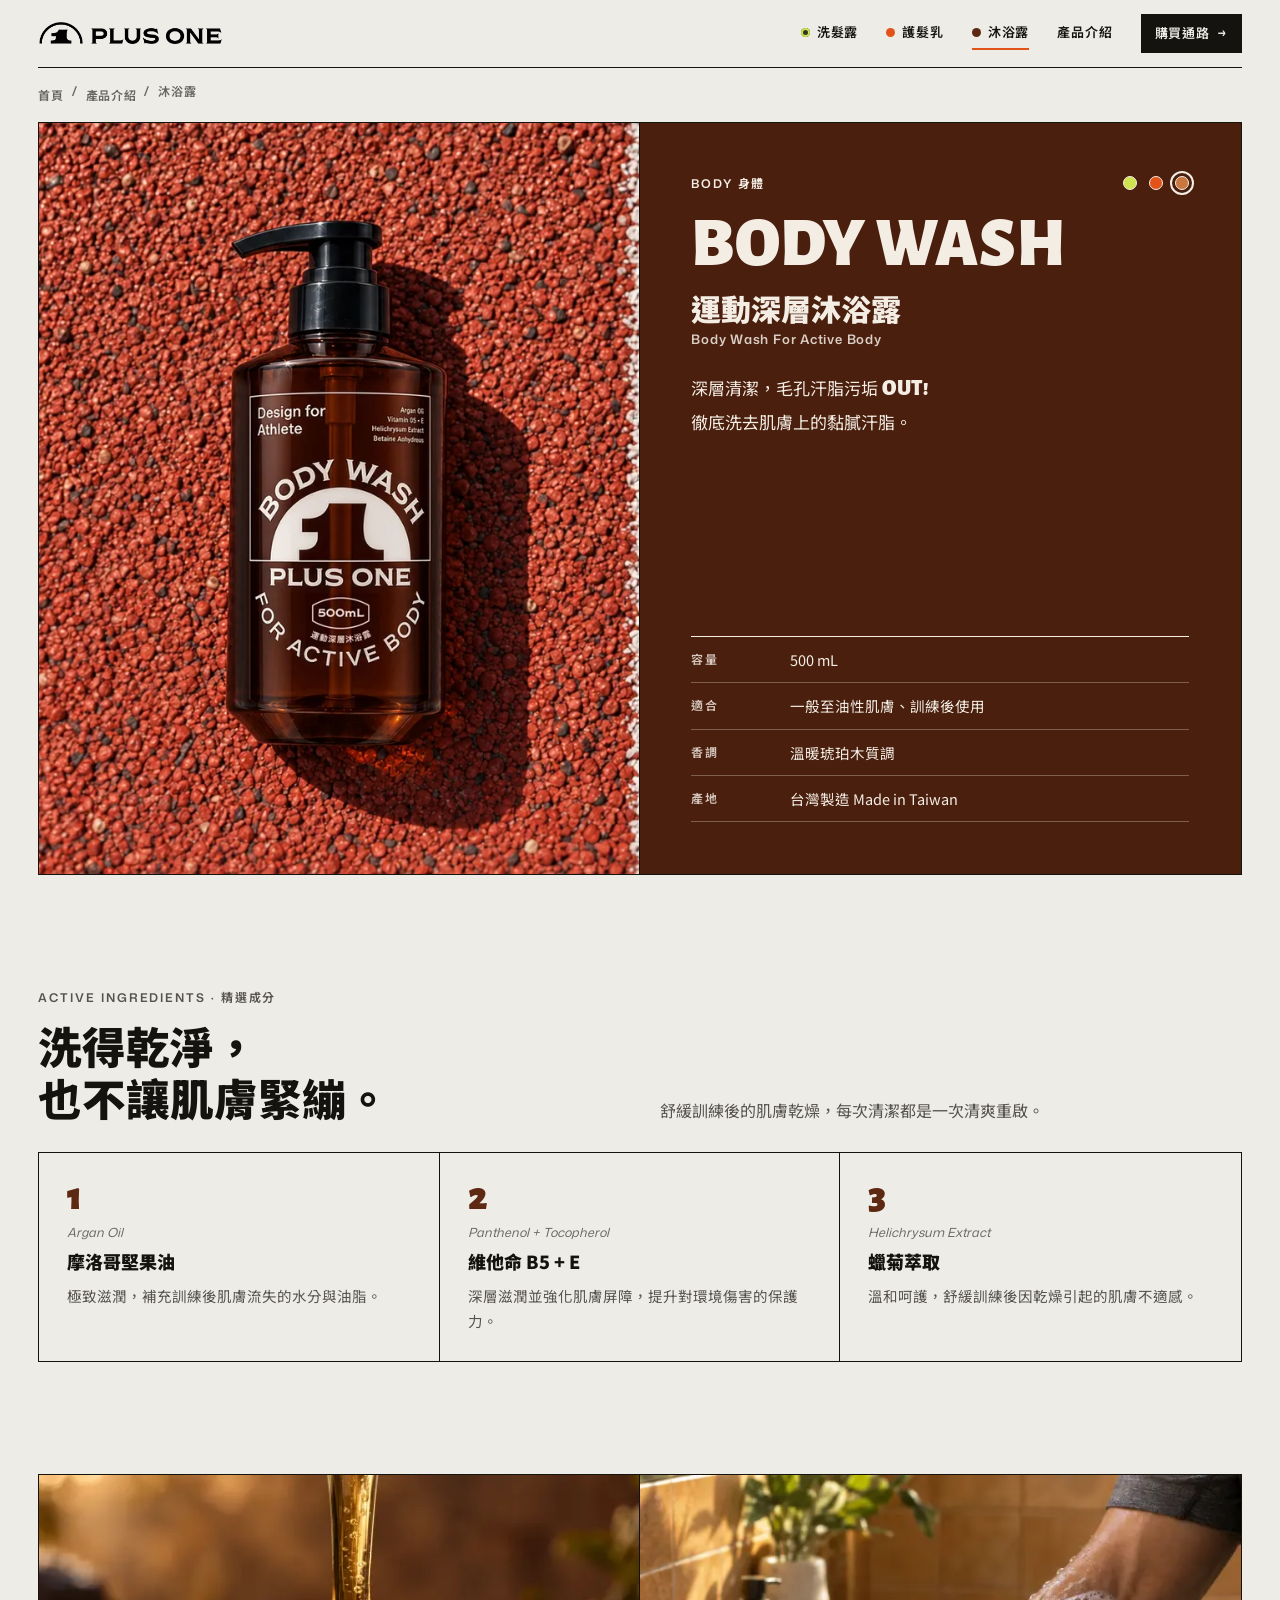
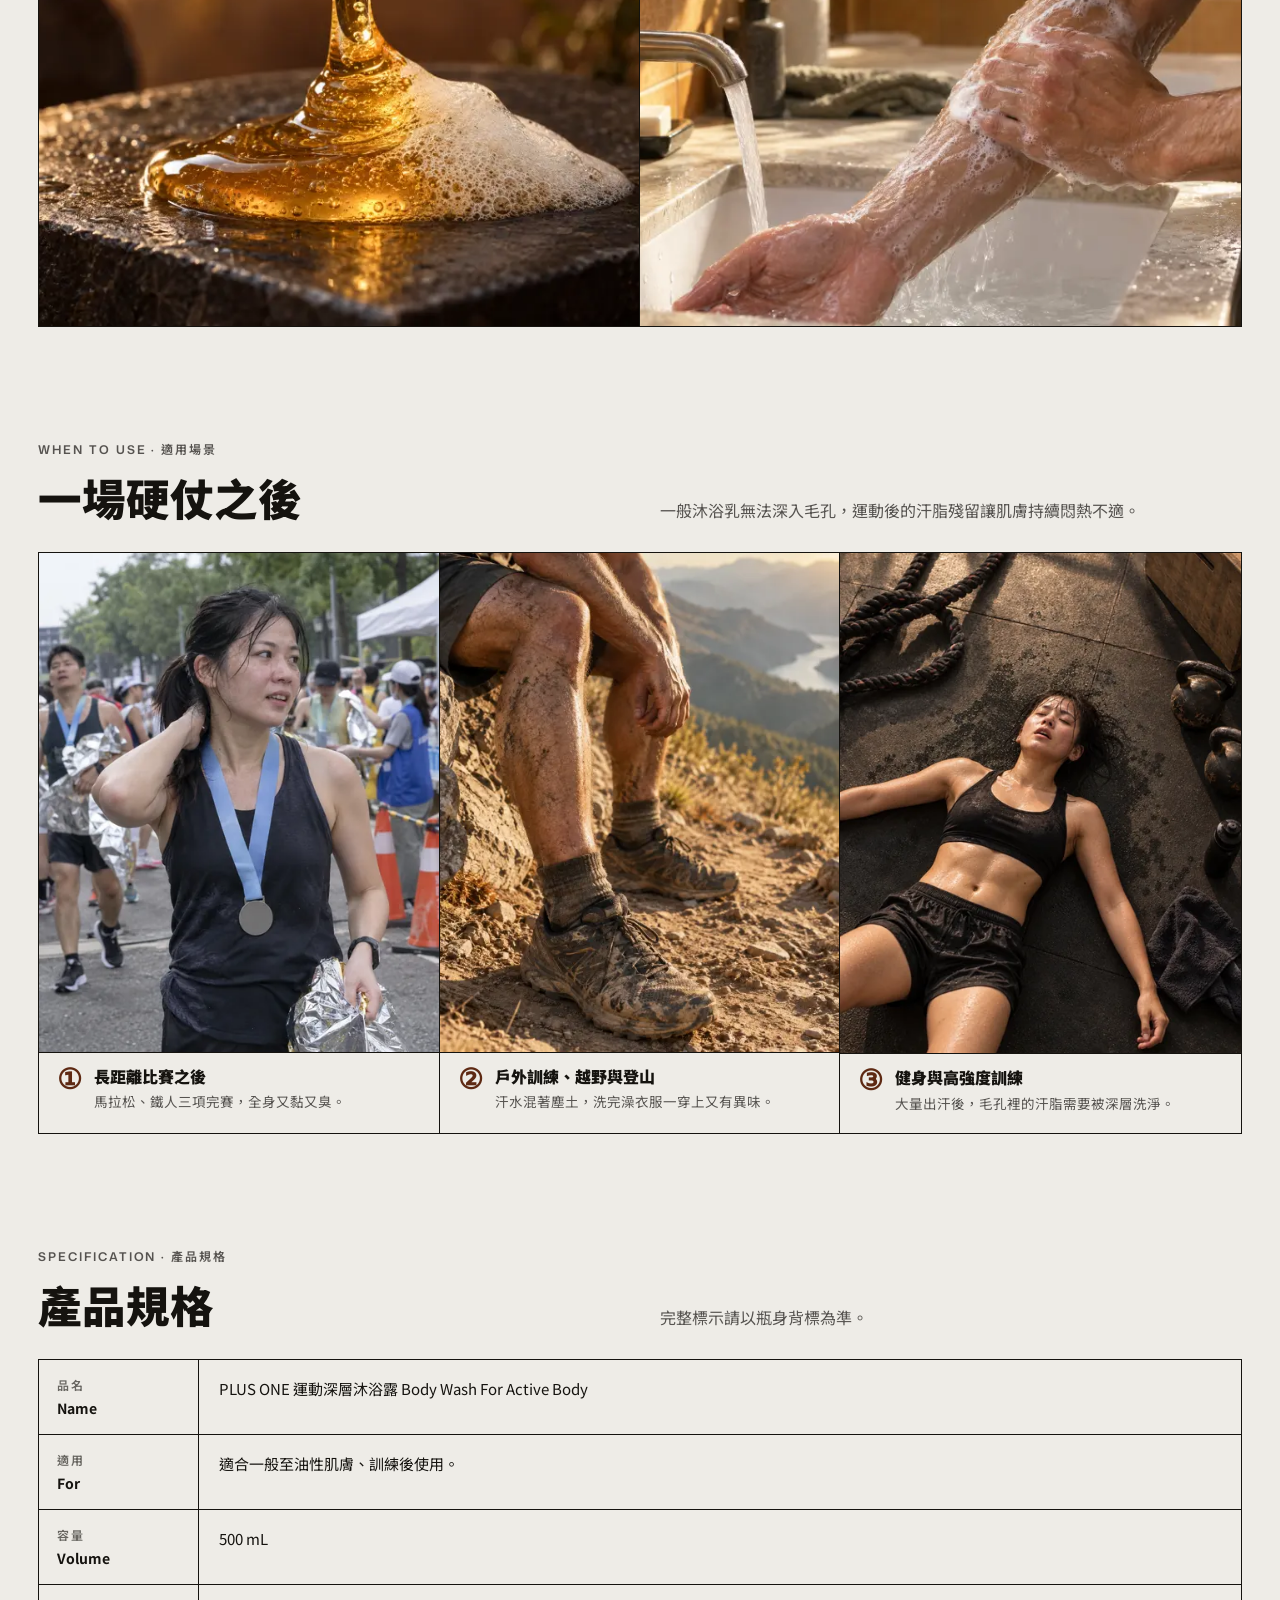
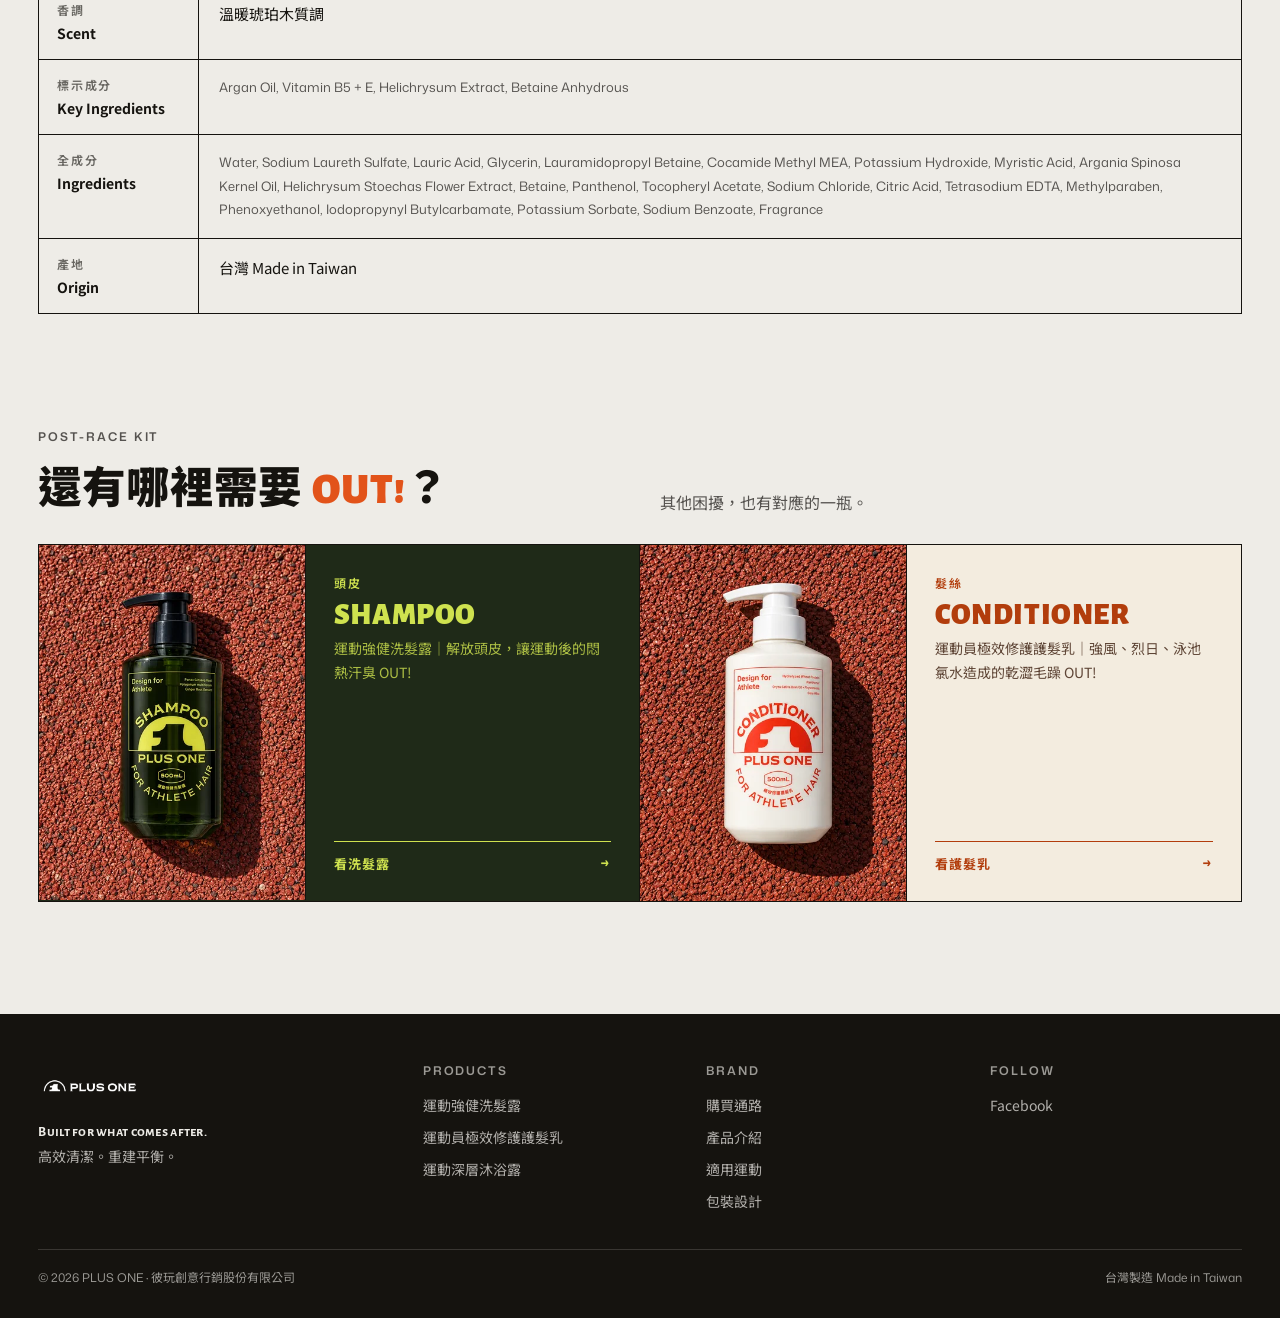
==== commit 7f6cf1ea: "Replace Chia-Jung Lin review with Ares Pan (CT 226); move review to conditioner page; re-subset Noto" ====
--- a/body-wash.html
+++ b/body-wash.html
@@ -17,7 +17,7 @@
 <meta name="twitter:card" content="summary_large_image">
 <link rel="icon" type="image/png" sizes="32x32" href="assets/Favicon/favicon-32x32.png">
 <link rel="apple-touch-icon" sizes="180x180" href="assets/Favicon/favicon-180x180.png">
-<link rel="stylesheet" href="css/site.css?v=20261016a">
+<link rel="stylesheet" href="css/site.css?v=20261028a">
 <script type="application/ld+json">
 {
   "@context":"https://schema.org",
@@ -120,16 +120,6 @@
     </dl>
   </section>
 
-  <section class="sec" aria-label="選手評價">
-    <figure class="quote">
-      <div class="ph has-img" data-shot="RV-02"><img src="assets/photos/RV-02.webp" alt="林佳蓉" width="240" height="240" loading="lazy" decoding="async"></div>
-      <div>
-        <blockquote>比賽後全身又黏又臭，以前只能用普通沐浴乳勉強撐過。現在換了 PLUS ONE，真的感覺毛孔被清乾淨，肌膚沒有以前訓練後的那種緊繃不適感。</blockquote>
-        <cite><b>林佳蓉 Chia-Jung Lin</b> · Triathlete · IRONMAN 70.3 Finisher</cite>
-      </div>
-    </figure>
-  </section>
-
   <section class="sec" aria-labelledby="pair-title">
     <div class="sec-head">
       <div><p class="k">Post-Race Kit</p><h2 id="pair-title">還有哪裡需要 <span class="out" style="color:var(--co-fg)">OUT!</span>？</h2></div>
--- a/css/site.css
+++ b/css/site.css
@@ -3,7 +3,7 @@
 @font-face{font-family:"Alegreya Sans SC";src:url("../fonts/AlegreyaSansSC-Bold.woff2") format("woff2");font-weight:700;font-display:swap}
 @font-face{font-family:"Alegreya Sans SC";src:url("../fonts/AlegreyaSansSC-Black.woff2") format("woff2");font-weight:900;font-display:swap}
 @font-face{font-family:"Mona Sans";src:url("../fonts/MonaSans-VariableFont.woff2") format("woff2");font-weight:100 900;font-stretch:75% 125%;font-display:swap}
-@font-face{font-family:"Noto Sans TC";src:url("../fonts/NotoSansTC-sub.woff2?v=20261016") format("woff2");font-weight:100 900;font-display:swap}
+@font-face{font-family:"Noto Sans TC";src:url("../fonts/NotoSansTC-sub.woff2?v=20261028") format("woff2");font-weight:100 900;font-display:swap}
 
 :root{
   --paper:#eeece7; --paper-2:#e4e1da; --ink:#15130f; --ink-2:rgba(21,19,15,.7); --ink-3:rgba(21,19,15,.62);
